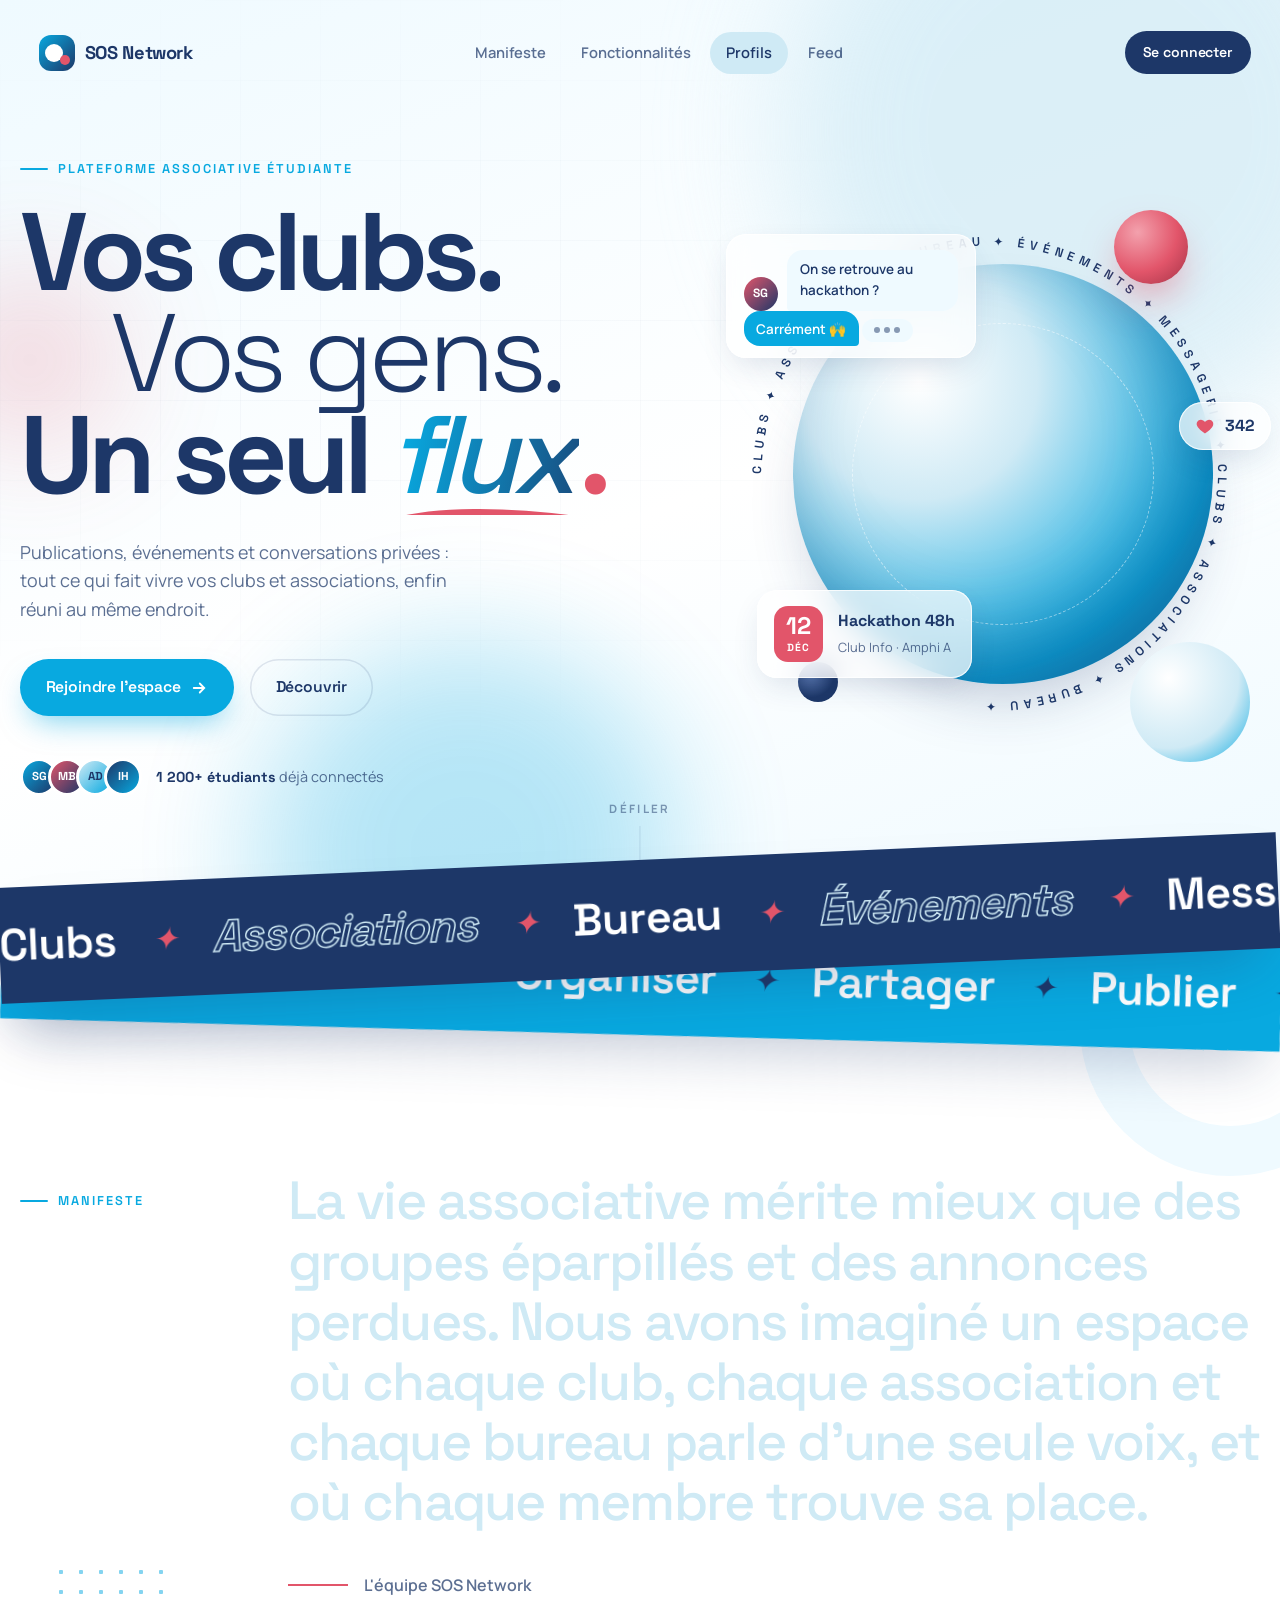
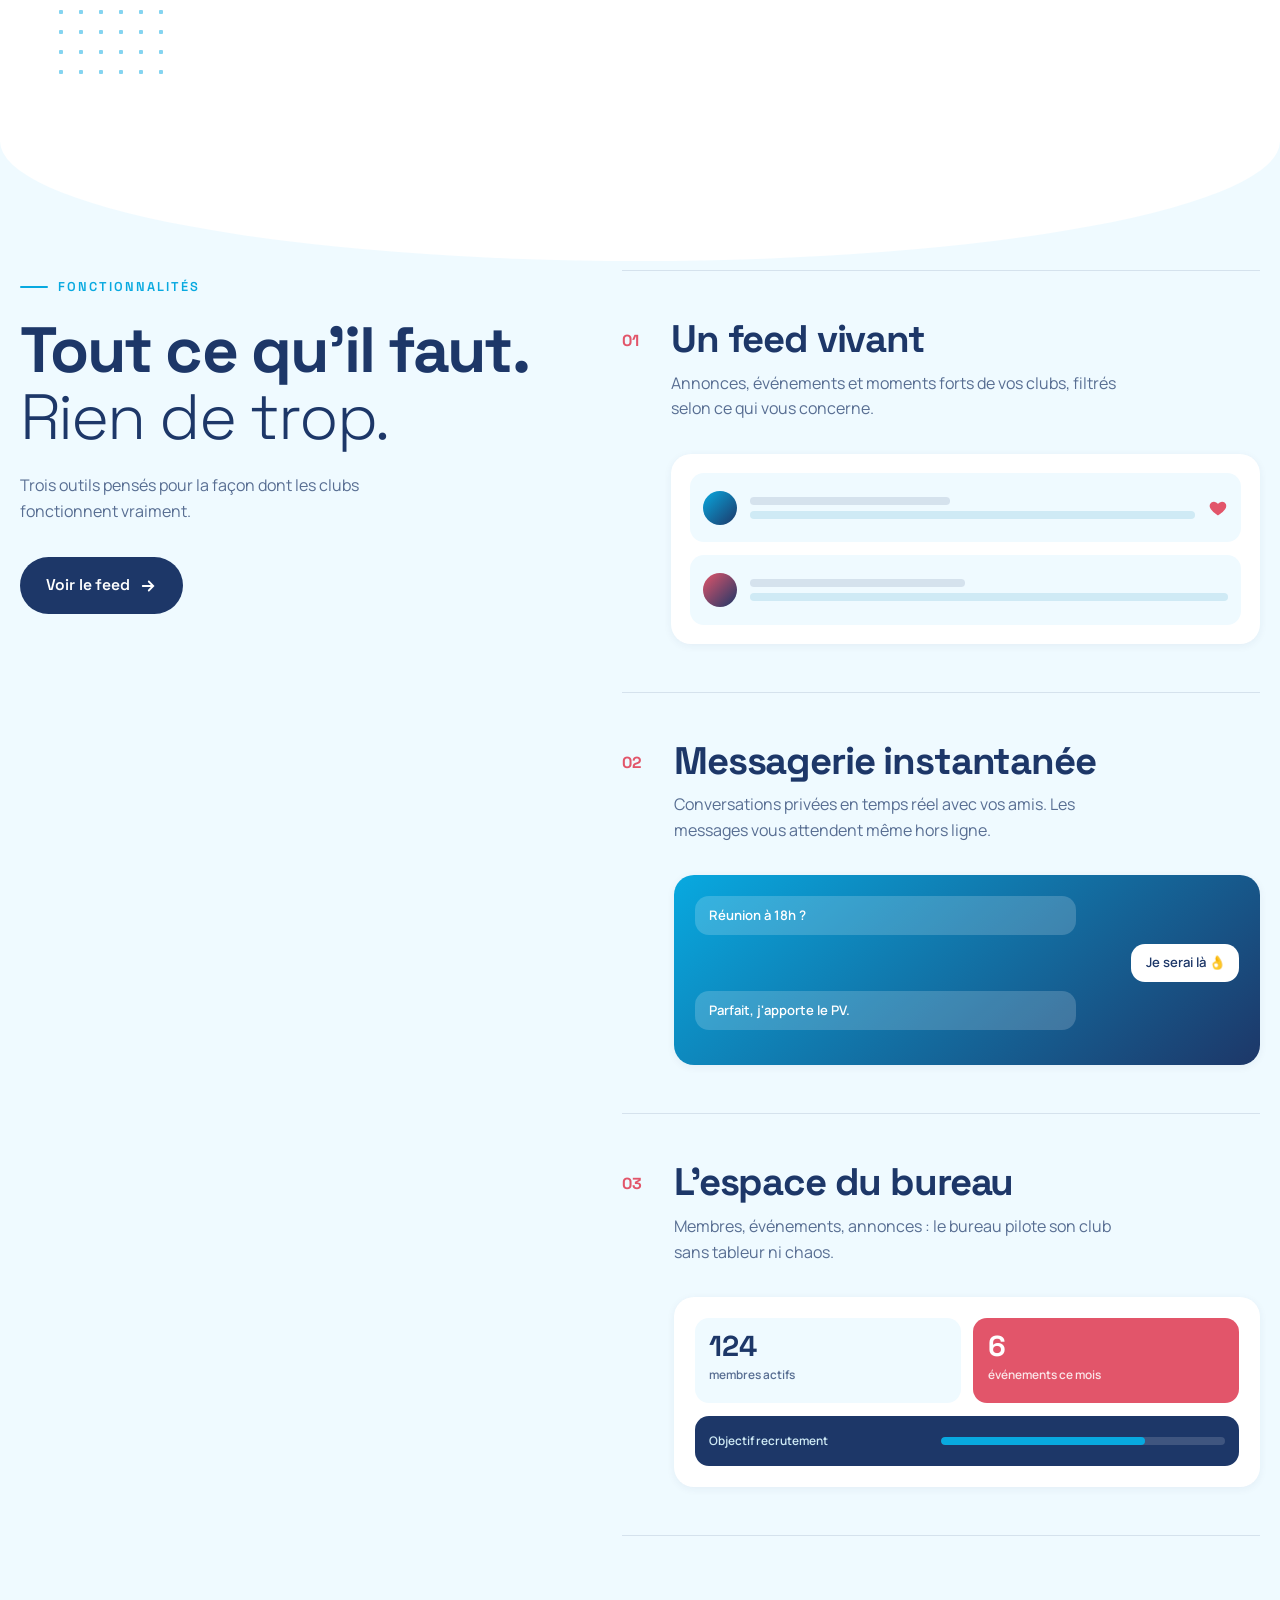
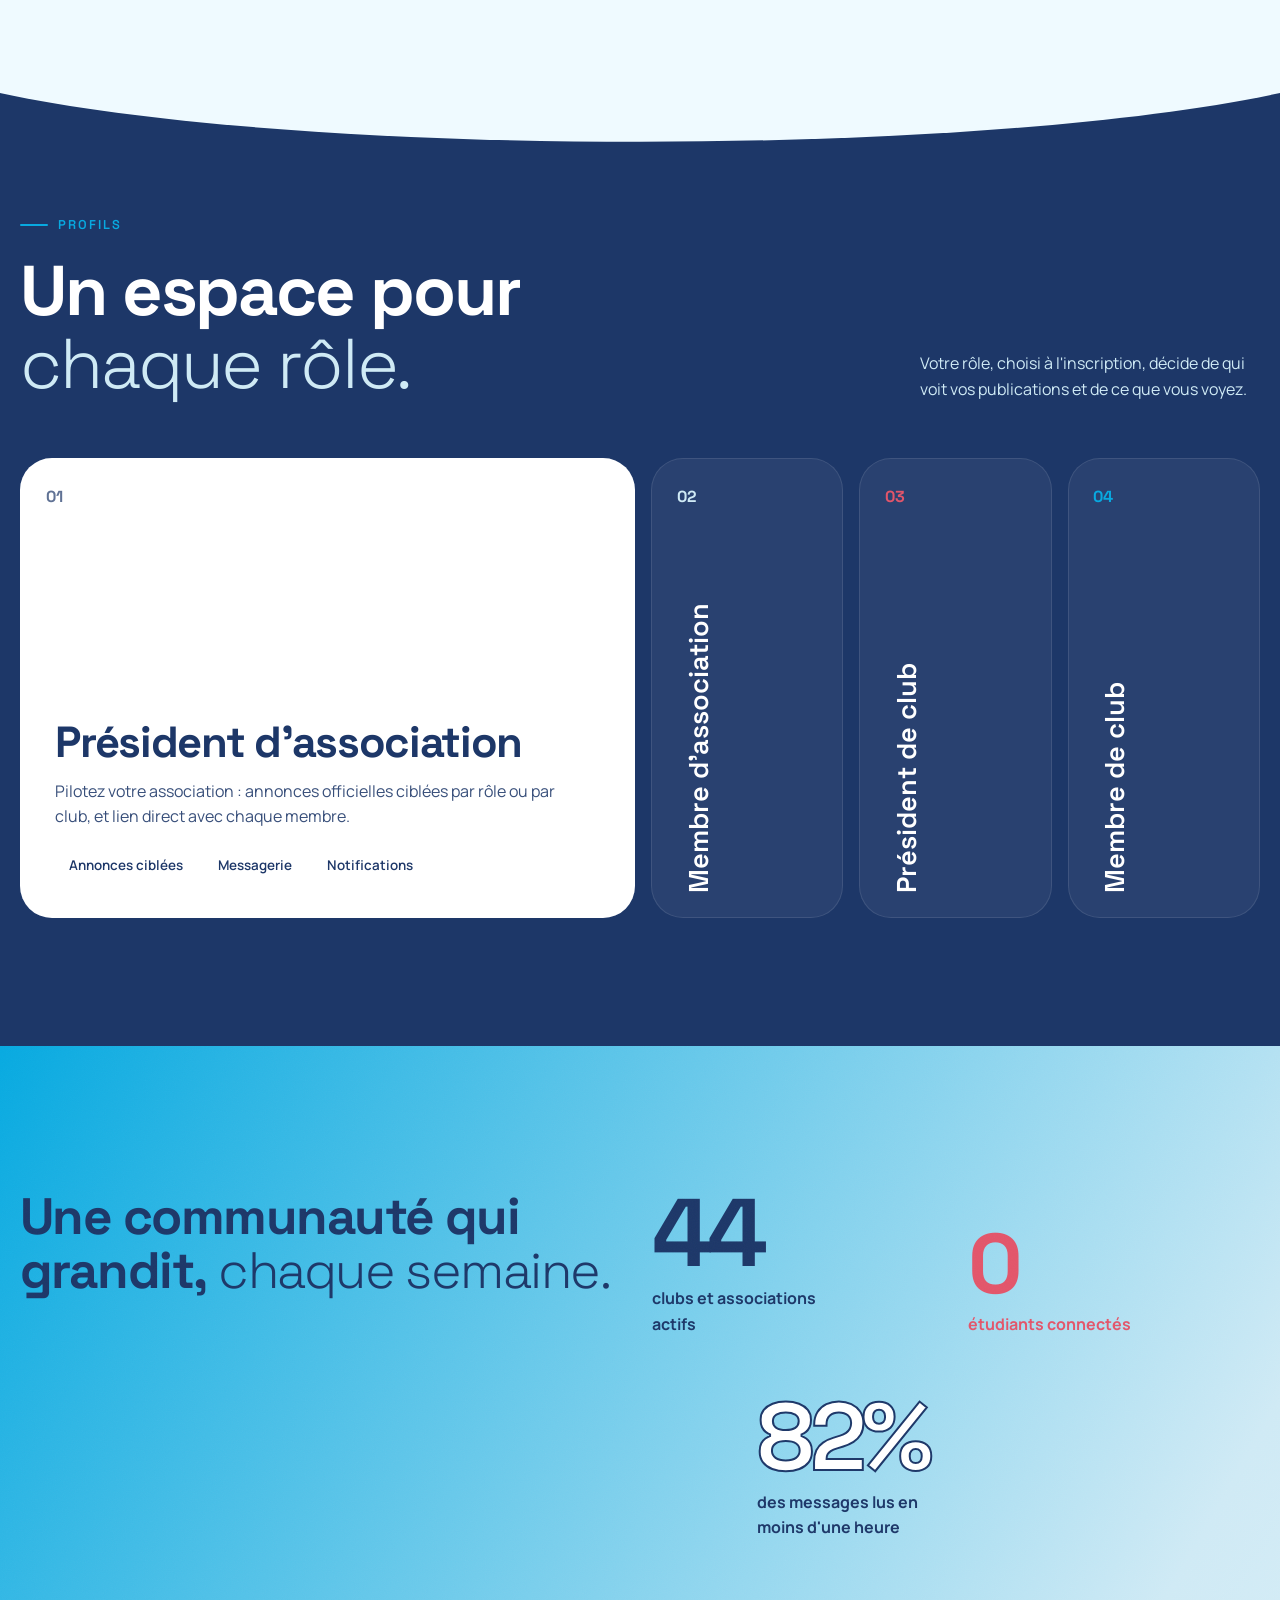
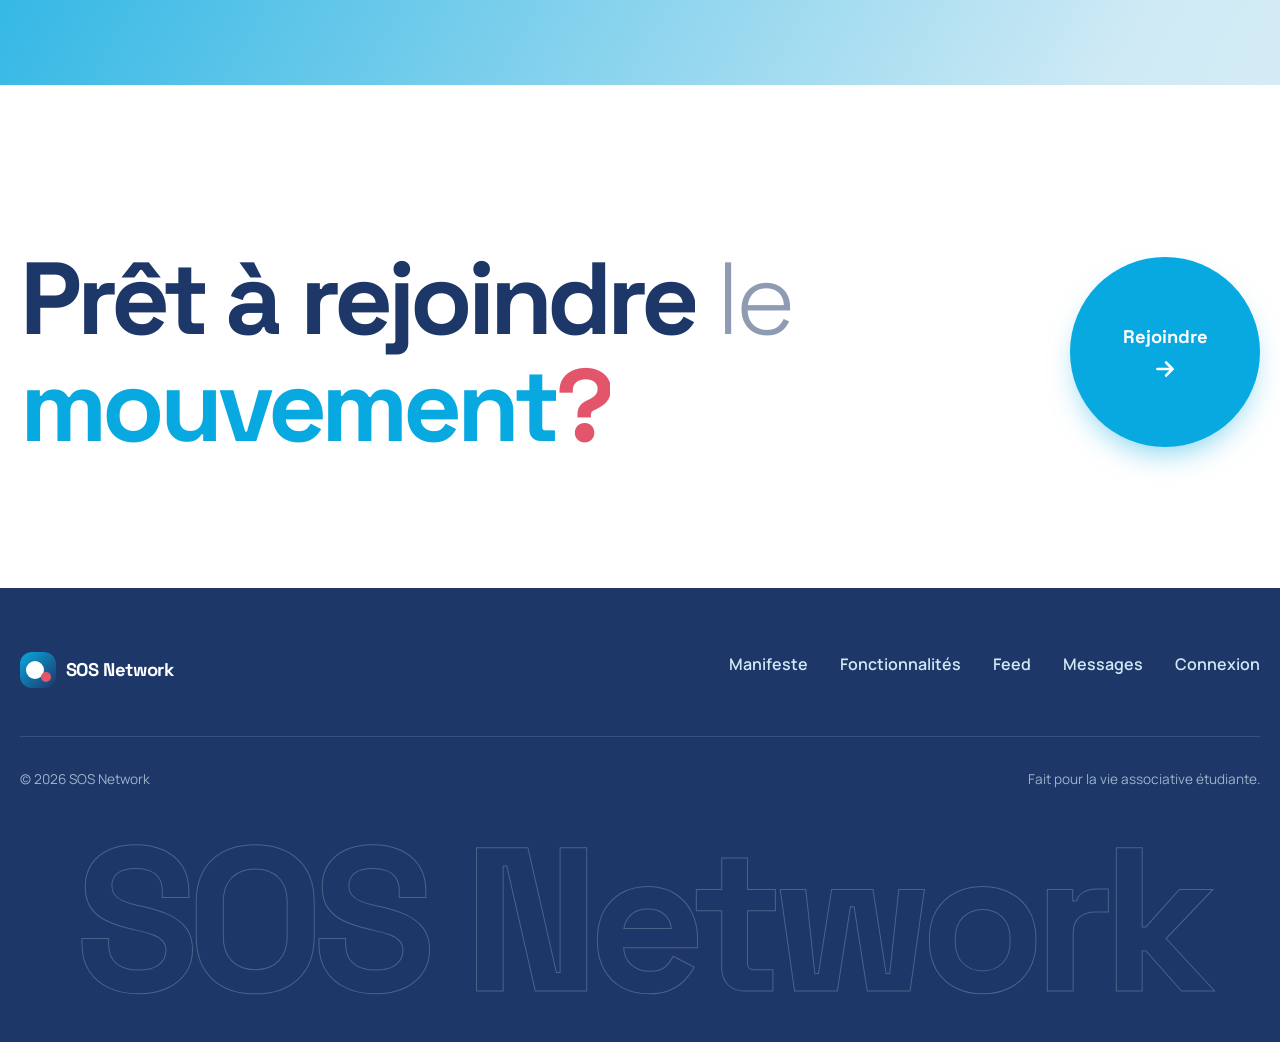
==== frontend/index.html @ 3d76cf0c "." ====
<!DOCTYPE html>
<html lang="fr">
<head>
  <meta charset="UTF-8" />
  <meta name="viewport" content="width=device-width, initial-scale=1.0" />
  <title>SOS Network — La vie de vos clubs, en un seul flux</title>
  <meta name="description" content="SOS Network réunit clubs, associations et bureaux : fil d'actualité, messagerie en temps réel et gestion des membres." />
  <meta name="theme-color" content="#08A9E0" />
  <link rel="preconnect" href="https://fonts.googleapis.com" />
  <link rel="preconnect" href="https://fonts.gstatic.com" crossorigin />
  <link href="https://fonts.googleapis.com/css2?family=Manrope:wght@400;500;600;700&family=Space+Grotesk:wght@300;400;500;600;700&display=swap" rel="stylesheet" />
  <link rel="stylesheet" href="assets/css/base.css" />
  <link rel="stylesheet" href="assets/css/home.css" />
</head>
<body>

  <!-- ===== NAV ===== -->
  <header class="nav" aria-label="Navigation principale">
    <a href="index.html" class="logo" aria-label="SOS Network, accueil"><span class="logo-mark"></span>SOS Network</a>
    <nav class="nav-links">
      <span class="nav-indicator" aria-hidden="true"></span>
      <a href="#manifeste">Manifeste</a>
      <a href="#fonctionnalites">Fonctionnalités</a>
      <a href="#profils">Profils</a>
      <a href="feed.html">Feed</a>
    </nav>
    <div class="nav-actions">
      <a href="login.html" class="btn btn-dark btn-sm hide-m" data-magnetic="0.25">Se connecter</a>
      <button class="burger" aria-label="Menu" aria-expanded="false"><span></span><span></span></button>
    </div>
  </header>
  <div class="mobile-menu" aria-hidden="true">
    <a href="#manifeste">Manifeste</a>
    <a href="#fonctionnalites">Fonctionnalités</a>
    <a href="#profils">Profils</a>
    <a href="feed.html">Feed</a>
    <a href="login.html" class="hl">Se connecter →</a>
    <p class="mm-foot">Clubs · Associations · Bureaux</p>
  </div>

  <main>
    <!-- ===== HERO ===== -->
    <section class="hero" id="top">
      <div class="hero-bg" aria-hidden="true">
        <div class="hero-grid-lines"></div>
        <div class="blob b1"></div>
        <div class="blob b2"></div>
        <div class="blob b3"></div>
      </div>

      <div class="container">
        <div class="hero-copy">
          <span class="eyebrow" data-enter style="--d:.15s">Plateforme associative étudiante</span>
          <h1 class="hero-title">
            <span class="line split" style="--d:.25s">Vos clubs.</span>
            <span class="line line--indent split thin" style="--d:.45s">Vos gens.</span>
            <span class="line split" style="--d:.65s">Un seul <span class="flux keep">flux<svg class="flux-underline" viewBox="0 0 200 20" preserveAspectRatio="none" aria-hidden="true"><path d="M3 14 C 50 4, 120 4, 197 12"/></svg></span><span class="dot">.</span></span>
          </h1>
          <p class="hero-sub" data-enter style="--d:.9s">Publications, événements et conversations privées : tout ce qui fait vivre vos clubs et associations, enfin réuni au même endroit.</p>
          <div class="hero-actions" data-enter style="--d:1.05s">
            <a href="signup.html" class="btn btn-primary" data-magnetic>Rejoindre l'espace
              <svg class="arrow" width="18" height="18" viewBox="0 0 24 24" fill="none" stroke="currentColor" stroke-width="2.4" stroke-linecap="round"><path d="M5 12h14M13 6l6 6-6 6"/></svg>
            </a>
            <a href="#fonctionnalites" class="btn btn-ghost">Découvrir</a>
          </div>
          <div class="hero-proof" data-enter style="--d:1.2s">
            <div class="stack" aria-hidden="true">
              <span class="avatar">SG</span><span class="avatar" data-tone="coral">MB</span><span class="avatar" data-tone="light">AD</span><span class="avatar" data-tone="navy">IH</span>
            </div>
            <p><strong>1 200+ étudiants</strong> déjà connectés</p>
          </div>
        </div>

        <div class="hero-visual" aria-hidden="true">
          <div class="depth" data-depth="-14" style="position:absolute;inset:0">
            <div class="orb" data-enter="pop" style="--d:.4s"></div>
          </div>
          <div class="depth" data-depth="-6" data-enter style="position:absolute;inset:0;--d:.7s">
            <svg class="ring spin-slow" viewBox="0 0 540 540">
              <defs><path id="circ" d="M270,270 m-240,0 a240,240 0 1,1 480,0 a240,240 0 1,1 -480,0"/></defs>
              <text><textPath href="#circ">Clubs ✦ Associations ✦ Bureau ✦ Événements ✦ Messagerie ✦ Clubs ✦ Associations ✦ Bureau ✦</textPath></text>
            </svg>
          </div>
          <div class="depth" data-depth="22" style="position:absolute;inset:0">
            <span class="sphere sphere--coral float" data-enter="pop" style="--d:1s"></span>
            <span class="sphere sphere--navy float float--rev" data-enter="pop" style="--d:1.1s"></span>
            <span class="sphere sphere--light float float--slow" data-enter="pop" style="--d:1.2s"></span>
          </div>
          <div class="depth" data-depth="12" style="position:absolute;inset:0">
            <div class="glass g-chat float float--slow" data-enter style="--d:1.1s">
              <div class="row"><span class="avatar avatar--sm" data-tone="coral">SG</span><span class="bubble">On se retrouve au hackathon ?</span></div>
              <span class="bubble me">Carrément 🙌</span>
              <span class="typing"><i></i><i></i><i></i></span>
            </div>
            <div class="glass g-ticket float" data-enter style="--d:1.3s">
              <div class="date"><b>12</b><small>DÉC</small></div>
              <div><strong>Hackathon 48h</strong><span>Club Info · Amphi A</span></div>
            </div>
            <div class="glass g-like float float--rev" data-enter style="--d:1.45s">
              <svg viewBox="0 0 24 24" fill="currentColor"><path d="M12 21s-7.5-4.6-9.5-9.3C1.1 8.3 3.3 4.5 7 4.5c2 0 3.6 1.1 5 2.8 1.4-1.7 3-2.8 5-2.8 3.7 0 5.9 3.8 4.5 7.2C19.5 16.4 12 21 12 21z"/></svg>
              <b>342</b>
            </div>
          </div>
        </div>
      </div>

      <a href="#manifeste" class="hero-scroll"><span>Défiler</span><span class="line"></span></a>
    </section>

    <!-- ===== MARQUEE ===== -->
    <div class="marquee-wrap" aria-hidden="true">
      <div class="marquee">
        <div class="marquee-track">
          <span>Clubs <i class="star">✦</i> <em class="out">Associations</em> <i class="star">✦</i> Bureau <i class="star">✦</i> <em class="out">Événements</em> <i class="star">✦</i> Messagerie <i class="star">✦</i></span>
          <span>Clubs <i class="star">✦</i> <em class="out">Associations</em> <i class="star">✦</i> Bureau <i class="star">✦</i> <em class="out">Événements</em> <i class="star">✦</i> Messagerie <i class="star">✦</i></span>
        </div>
      </div>
      <div class="marquee marquee--alt">
        <div class="marquee-track">
          <span>Publier <i class="star">✦</i> Discuter <i class="star">✦</i> Organiser <i class="star">✦</i> Partager <i class="star">✦</i> Publier <i class="star">✦</i> Discuter <i class="star">✦</i></span>
          <span>Publier <i class="star">✦</i> Discuter <i class="star">✦</i> Organiser <i class="star">✦</i> Partager <i class="star">✦</i> Publier <i class="star">✦</i> Discuter <i class="star">✦</i></span>
        </div>
      </div>
    </div>

    <!-- ===== MANIFESTO ===== -->
    <section class="manifesto" id="manifeste">
      <span class="deco-circle" data-parallax="-0.15" aria-hidden="true"></span>
      <span class="deco-dots" aria-hidden="true"></span>
      <div class="container">
        <span class="eyebrow" data-reveal>Manifeste</span>
        <div>
          <p class="manifesto-text" id="manifesto-text">
            La vie associative mérite mieux que des <span data-k="c">groupes éparpillés</span> et des annonces perdues. Nous avons imaginé un espace où chaque club, chaque <span data-k="k">association</span> et chaque bureau parle d'une seule voix, et où chaque membre trouve sa place.
          </p>
          <p class="manifesto-sign" data-reveal>L'équipe SOS Network</p>
        </div>
      </div>
    </section>

    <!-- ===== FEATURES ===== -->
    <section class="features" id="fonctionnalites">
      <div class="container">
        <div class="features-head">
          <span class="eyebrow" data-reveal>Fonctionnalités</span>
          <h2 class="split">Tout ce qu'il faut. <span class="thin">Rien de trop.</span></h2>
          <p data-reveal style="--d:.2s">Trois outils pensés pour la façon dont les clubs fonctionnent vraiment.</p>
          <a href="feed.html" class="btn btn-dark" data-reveal style="--d:.3s" data-magnetic>Voir le feed
            <svg class="arrow" width="18" height="18" viewBox="0 0 24 24" fill="none" stroke="currentColor" stroke-width="2.4" stroke-linecap="round"><path d="M5 12h14M13 6l6 6-6 6"/></svg>
          </a>
        </div>

        <div class="features-list">
          <article class="feature" data-reveal>
            <span class="feature-num">01</span>
            <div>
              <h3>Un feed vivant</h3>
              <p>Annonces, événements et moments forts de vos clubs, filtrés selon ce qui vous concerne.</p>
            </div>
            <div class="feature-visual mini mini-feed" aria-hidden="true">
              <div class="mini-post"><span class="avatar avatar--sm"></span><div class="bars"><i></i><i></i></div><svg class="heart" viewBox="0 0 24 24" fill="currentColor"><path d="M12 21s-7.5-4.6-9.5-9.3C1.1 8.3 3.3 4.5 7 4.5c2 0 3.6 1.1 5 2.8 1.4-1.7 3-2.8 5-2.8 3.7 0 5.9 3.8 4.5 7.2C19.5 16.4 12 21 12 21z"/></svg></div>
              <div class="mini-post"><span class="avatar avatar--sm" data-tone="coral"></span><div class="bars"><i></i><i></i></div></div>
            </div>
          </article>

          <article class="feature" data-reveal>
            <span class="feature-num">02</span>
            <div>
              <h3>Messagerie instantanée</h3>
              <p>Conversations privées en temps réel avec vos amis. Les messages vous attendent même hors ligne.</p>
            </div>
            <div class="feature-visual mini mini-chat" aria-hidden="true">
              <span>Réunion à 18h ?</span>
              <span class="me">Je serai là 👌</span>
              <span>Parfait, j'apporte le PV.</span>
            </div>
          </article>

          <article class="feature" data-reveal>
            <span class="feature-num">03</span>
            <div>
              <h3>L'espace du bureau</h3>
              <p>Membres, événements, annonces : le bureau pilote son club sans tableur ni chaos.</p>
            </div>
            <div class="feature-visual mini mini-board" aria-hidden="true">
              <div class="tile"><b>124</b><small>membres actifs</small></div>
              <div class="tile tile--c"><b>6</b><small>événements ce mois</small></div>
              <div class="tile tile--n"><small style="color:var(--light)">Objectif recrutement</small><div class="progress"><i></i></div></div>
            </div>
          </article>
        </div>
      </div>
    </section>

    <!-- ===== ROLES ===== -->
    <section class="roles" id="profils">
      <svg class="roles-wave" viewBox="0 0 1440 90" preserveAspectRatio="none" aria-hidden="true"><path fill="currentColor" d="M0,0 L1440,0 L1440,30 C1100,95 340,95 0,30 Z"/></svg>
      <div class="container">
        <div class="roles-head">
          <div>
            <span class="eyebrow" data-reveal>Profils</span>
            <h2 class="split" style="margin-top:1.2rem">Un espace pour <span class="thin">chaque rôle.</span></h2>
          </div>
          <p data-reveal style="--d:.2s">Votre rôle, choisi à l'inscription, décide de qui voit vos publications et de ce que vous voyez.</p>
        </div>

        <div class="acc" data-reveal role="tablist">
          <button class="acc-item is-open" data-accent="white" role="tab" aria-selected="true">
            <span class="acc-num">01</span>
            <span class="acc-label">Président d'association</span>
            <span class="acc-shape"></span>
            <div class="acc-body">
              <h3>Président d'association</h3>
              <p>Pilotez votre association : annonces officielles ciblées par rôle ou par club, et lien direct avec chaque membre.</p>
              <ul><li>Annonces ciblées</li><li>Messagerie</li><li>Notifications</li></ul>
            </div>
          </button>
          <button class="acc-item" data-accent="light" role="tab" aria-selected="false">
            <span class="acc-num">02</span>
            <span class="acc-label">Membre d'association</span>
            <span class="acc-shape"></span>
            <div class="acc-body">
              <h3>Membre d'association</h3>
              <p>Engagez-vous dans les actions de votre association et restez au courant de chaque projet.</p>
              <ul><li>Projets</li><li>Bénévolat</li><li>Annonces</li></ul>
            </div>
          </button>
          <button class="acc-item" data-accent="coral" role="tab" aria-selected="false">
            <span class="acc-num">03</span>
            <span class="acc-label">Président de club</span>
            <span class="acc-shape"></span>
            <div class="acc-body">
              <h3>Président de club</h3>
              <p>Animez votre club : publiez pour vos membres, organisez les événements et gardez le contact avec tous.</p>
              <ul><li>Publications du club</li><li>Événements</li><li>Membres</li></ul>
            </div>
          </button>
          <button class="acc-item" data-accent="cyan" role="tab" aria-selected="false">
            <span class="acc-num">04</span>
            <span class="acc-label">Membre de club</span>
            <span class="acc-shape"></span>
            <div class="acc-body">
              <h3>Membre de club</h3>
              <p>Suivez l'actualité de votre club, participez aux événements et échangez avec les autres membres.</p>
              <ul><li>Feed personnalisé</li><li>Amis</li><li>Messagerie</li></ul>
            </div>
          </button>
        </div>
      </div>
    </section>

    <!-- ===== STATS ===== -->
    <section class="stats grain">
      <div class="container">
        <h2 class="stats-title split">Une communauté qui grandit, <span class="thin">chaque semaine.</span></h2>
        <div class="stat stat--1" data-reveal><b data-count="48">0</b><span>clubs et associations actifs</span></div>
        <div class="stat stat--2" data-reveal style="--d:.15s"><b data-count="1200" data-suffix="+">0</b><span>étudiants connectés</span></div>
        <div class="stat stat--3" data-reveal style="--d:.3s"><b data-count="96" data-suffix="%">0</b><span>des messages lus en moins d'une heure</span></div>
      </div>
    </section>

    <!-- ===== CTA ===== -->
    <section class="cta">
      <span class="deco" data-parallax="0.12" aria-hidden="true"></span>
      <div class="container">
        <h2 class="split">Prêt à rejoindre <span class="thin">le</span> <span class="hl">mouvement</span><span class="dot">?</span></h2>
        <a href="signup.html" class="cta-round" data-magnetic="0.4" data-reveal="scale">
          <span>Rejoindre
            <svg viewBox="0 0 24 24" fill="none" stroke="currentColor" stroke-width="2.4" stroke-linecap="round"><path d="M5 12h14M13 6l6 6-6 6"/></svg>
          </span>
        </a>
      </div>
    </section>
  </main>

  <!-- ===== FOOTER ===== -->
  <footer class="footer">
    <div class="container">
      <div class="footer-top">
        <a href="index.html" class="logo"><span class="logo-mark"></span>SOS Network</a>
        <nav class="footer-links" aria-label="Liens du pied de page">
          <a href="#manifeste">Manifeste</a>
          <a href="#fonctionnalites">Fonctionnalités</a>
          <a href="feed.html">Feed</a>
          <a href="conversations.html">Messages</a>
          <a href="login.html">Connexion</a>
        </nav>
      </div>
      <div class="footer-bottom">
        <span>© <span data-year></span> SOS Network</span>
        <span>Fait pour la vie associative étudiante.</span>
      </div>
      <div class="footer-big" aria-hidden="true">SOS Network</div>
    </div>
  </footer>

  <script src="assets/js/core.js"></script>
  <script src="assets/js/home.js"></script>
</body>
</html>
---- frontend/assets/css/base.css ----
/* =========================================================
   SOS Network — Design system
   Palette: #08A9E0 cyan · #1D3768 navy · #E2556A coral
            #EFFAFF pale · #CFEAF5 light · #FFFFFF white
   ========================================================= */
:root {
  --cyan: #08A9E0;
  --navy: #1D3768;
  --coral: #E2556A;
  --pale: #EFFAFF;
  --light: #CFEAF5;
  --white: #FFFFFF;

  /* Derived tints (palette only, via alpha) */
  --navy-70: rgba(29, 55, 104, .72);
  --navy-50: rgba(29, 55, 104, .5);
  --navy-12: rgba(29, 55, 104, .12);
  --navy-06: rgba(29, 55, 104, .06);
  --cyan-15: rgba(8, 169, 224, .15);
  --cyan-30: rgba(8, 169, 224, .3);
  --coral-15: rgba(226, 85, 106, .15);

  --font-display: "Space Grotesk", "Sora", system-ui, sans-serif;
  --font-body: "Manrope", "Inter", system-ui, sans-serif;

  --r-sm: 12px;
  --r-md: 20px;
  --r-lg: 32px;
  --r-pill: 999px;

  --shadow-sm: 0 2px 8px rgba(29, 55, 104, .06);
  --shadow-md: 0 12px 32px -8px rgba(29, 55, 104, .16);
  --shadow-lg: 0 30px 60px -20px rgba(29, 55, 104, .28);
  --shadow-cyan: 0 14px 30px -10px rgba(8, 169, 224, .55);

  --ease-out: cubic-bezier(.16, 1, .3, 1);
  --ease-spring: cubic-bezier(.34, 1.56, .64, 1);

  --container: min(1240px, 100% - 2.5rem);
}

*, *::before, *::after { box-sizing: border-box; }
html { scroll-behavior: smooth; -webkit-text-size-adjust: 100%; }
body {
  margin: 0;
  font-family: var(--font-body);
  font-size: 1rem;
  line-height: 1.6;
  color: var(--navy);
  background: var(--white);
  -webkit-font-smoothing: antialiased;
  overflow-x: hidden;
}
h1, h2, h3, h4 { font-family: var(--font-display); line-height: 1.05; letter-spacing: -.03em; margin: 0; }
p { margin: 0; }
a { color: inherit; text-decoration: none; }
img, svg { display: block; max-width: 100%; }
button { font: inherit; color: inherit; }
::selection { background: var(--cyan); color: var(--white); }
:focus-visible { outline: 3px solid var(--cyan); outline-offset: 3px; border-radius: 6px; }

.container { width: var(--container); margin-inline: auto; }
.sr-only { position: absolute; width: 1px; height: 1px; overflow: hidden; clip: rect(0 0 0 0); white-space: nowrap; }

/* ---------- Typography helpers ---------- */
.eyebrow {
  display: inline-flex; align-items: center; gap: .6rem;
  font-family: var(--font-display); font-weight: 600; font-size: .8rem;
  letter-spacing: .16em; text-transform: uppercase; color: var(--cyan);
}
.eyebrow::before { content: ""; width: 28px; height: 2px; background: currentColor; border-radius: 2px; }
.hl { color: var(--cyan); }
.hl-coral { color: var(--coral); }
.thin { font-weight: 300; }
.italic { font-style: italic; }
.dot { color: var(--coral); }

/* ---------- Buttons ---------- */
.btn {
  --bg: var(--cyan); --fg: var(--white);
  position: relative; display: inline-flex; align-items: center; justify-content: center; gap: .6rem;
  padding: 1rem 1.6rem; border-radius: var(--r-pill); border: 0;
  background: var(--bg); color: var(--fg);
  font-family: var(--font-display); font-weight: 600; font-size: .98rem; letter-spacing: -.01em;
  cursor: pointer; overflow: hidden; isolation: isolate;
  transition: transform .5s var(--ease-out), box-shadow .3s, background .3s, color .3s;
  will-change: transform;
}
.btn::before {
  content: ""; position: absolute; inset: 0; z-index: -1; border-radius: inherit;
  background: var(--navy); transform: translateY(101%); transition: transform .5s var(--ease-out);
}
.btn:hover::before { transform: translateY(0); }
.btn-primary { box-shadow: var(--shadow-cyan); }
.btn-dark { --bg: var(--navy); }
.btn-dark::before { background: var(--cyan); }
.btn-ghost { --bg: transparent; --fg: var(--navy); box-shadow: inset 0 0 0 1.5px var(--navy-12); }
.btn-ghost:hover { --fg: var(--white); }
.btn-white { --bg: var(--white); --fg: var(--navy); }
.btn-white:hover { --fg: var(--white); }
.btn .arrow { transition: transform .4s var(--ease-out); }
.btn:hover .arrow { transform: translateX(4px) rotate(-45deg); }
.btn:disabled { opacity: .5; cursor: not-allowed; }
.btn:disabled::before { display: none; }
.btn-block { width: 100%; }
.btn-sm { padding: .65rem 1.1rem; font-size: .88rem; }

.icon-btn {
  width: 42px; height: 42px; border-radius: 50%; border: 0; display: grid; place-items: center;
  background: var(--pale); color: var(--navy); cursor: pointer;
  transition: background .25s, color .25s, transform .3s var(--ease-spring);
}
.icon-btn:hover { background: var(--cyan); color: var(--white); transform: scale(1.06); }
.icon-btn svg { width: 20px; height: 20px; }

/* ---------- Navbar (floating pill) ---------- */
.nav {
  position: fixed; top: 18px; left: 50%; z-index: 50;
  width: min(1240px, calc(100% - 1.5rem)); transform: translateX(-50%);
  display: flex; align-items: center; justify-content: space-between; gap: 1rem;
  padding: .6rem .6rem .6rem 1.2rem; border-radius: var(--r-pill);
  background: transparent;
  transition: background .4s, box-shadow .4s, padding .4s, top .4s;
  animation: navIn 1s var(--ease-out) both .1s;
}
.nav.is-scrolled {
  top: 10px; background: rgba(255, 255, 255, .78);
  backdrop-filter: blur(16px) saturate(1.4); -webkit-backdrop-filter: blur(16px) saturate(1.4);
  box-shadow: var(--shadow-md), inset 0 0 0 1px rgba(255, 255, 255, .6);
}
.nav--solid { background: rgba(255, 255, 255, .85); backdrop-filter: blur(16px); -webkit-backdrop-filter: blur(16px); box-shadow: var(--shadow-sm), inset 0 0 0 1px var(--navy-06); }
@keyframes navIn { from { opacity: 0; transform: translate(-50%, -30px); } }

.logo { display: inline-flex; align-items: center; gap: .6rem; font-family: var(--font-display); font-weight: 700; font-size: 1.15rem; letter-spacing: -.02em; }
.logo-mark {
  position: relative; width: 36px; height: 36px; border-radius: 12px; overflow: hidden;
  background: linear-gradient(135deg, var(--cyan), var(--navy));
}
.logo-mark::before, .logo-mark::after { content: ""; position: absolute; border-radius: 50%; }
.logo-mark::before { width: 18px; height: 18px; background: var(--white); left: 6px; top: 9px; }
.logo-mark::after { width: 10px; height: 10px; background: var(--coral); right: 5px; bottom: 6px; }

.nav-links { position: relative; display: flex; align-items: center; gap: .2rem; padding: .3rem; border-radius: var(--r-pill); }
.nav-links a {
  position: relative; z-index: 1; padding: .55rem 1rem; border-radius: var(--r-pill);
  font-weight: 600; font-size: .92rem; color: var(--navy-70); transition: color .3s;
}
.nav-links a:hover, .nav-links a.is-active { color: var(--navy); }
.nav-indicator {
  position: absolute; z-index: 0; top: .3rem; height: calc(100% - .6rem); border-radius: var(--r-pill);
  background: var(--light); opacity: 0;
  transition: left .45s var(--ease-out), width .45s var(--ease-out), opacity .3s;
}
.nav-actions { display: flex; align-items: center; gap: .5rem; }

.burger { display: none; width: 46px; height: 46px; border-radius: 50%; border: 0; background: var(--navy); cursor: pointer; position: relative; }
.burger span { position: absolute; left: 14px; right: 14px; height: 2px; background: var(--white); border-radius: 2px; transition: transform .4s var(--ease-out), top .4s var(--ease-out); }
.burger span:nth-child(1) { top: 19px; }
.burger span:nth-child(2) { top: 26px; }
.menu-open .burger span:nth-child(1) { top: 22px; transform: rotate(45deg); }
.menu-open .burger span:nth-child(2) { top: 22px; transform: rotate(-45deg); }

.mobile-menu {
  position: fixed; inset: 0; z-index: 40; background: var(--navy); color: var(--white);
  display: flex; flex-direction: column; justify-content: center; padding: 6rem 2rem 3rem;
  clip-path: circle(0% at calc(100% - 44px) 44px); transition: clip-path .8s var(--ease-out);
  visibility: hidden;
}
.menu-open .mobile-menu { clip-path: circle(150% at calc(100% - 44px) 44px); visibility: visible; }
.mobile-menu a {
  font-family: var(--font-display); font-size: clamp(2.4rem, 10vw, 3.5rem); font-weight: 600; letter-spacing: -.03em;
  padding: .3rem 0; opacity: 0; transform: translateY(30px);
  transition: opacity .5s, transform .6s var(--ease-out), color .3s;
}
.mobile-menu a:hover, .mobile-menu a.is-active { color: var(--cyan); }
.menu-open .mobile-menu a { opacity: 1; transform: none; transition-delay: calc(.25s + var(--i, 0) * .07s); }
.mobile-menu .mm-foot { margin-top: 3rem; color: var(--light); font-size: .9rem; opacity: .7; }

/* ---------- Avatars ---------- */
.avatar {
  --c1: var(--cyan); --c2: var(--navy);
  width: 44px; height: 44px; border-radius: 50%; flex-shrink: 0;
  display: grid; place-items: center; color: var(--white);
  font-family: var(--font-display); font-weight: 700; font-size: .9rem;
  background: linear-gradient(135deg, var(--c1), var(--c2));
  position: relative;
}
.avatar--sm { width: 34px; height: 34px; font-size: .75rem; }
.avatar--lg { width: 64px; height: 64px; font-size: 1.3rem; }
.avatar[data-tone="coral"] { --c1: var(--coral); --c2: var(--navy); }
.avatar[data-tone="light"] { --c1: var(--light); --c2: var(--cyan); color: var(--navy); }
.avatar[data-tone="navy"] { --c1: var(--navy); --c2: var(--cyan); }
.avatar .status { position: absolute; right: -1px; bottom: -1px; width: 13px; height: 13px; border-radius: 50%; background: var(--cyan); border: 2.5px solid var(--white); }
.avatar .status.off { background: var(--light); }

/* ---------- Chips / tags ---------- */
.chip {
  display: inline-flex; align-items: center; gap: .35rem; padding: .3rem .75rem; border-radius: var(--r-pill);
  font-size: .78rem; font-weight: 700; background: var(--pale); color: var(--navy);
}
.chip--club { background: var(--cyan-15); color: #0679a1; }
.chip--asso { background: var(--navy-12); color: var(--navy); }
.chip--bureau { background: var(--coral-15); color: #b93348; }
.chip--asso-board { background: var(--navy); color: var(--white); }

/* ---------- Decorative shapes ---------- */
.blob {
  position: absolute; border-radius: 50%; filter: blur(60px); opacity: .7; pointer-events: none;
  animation: blobFloat 16s ease-in-out infinite alternate;
}
@keyframes blobFloat {
  0% { transform: translate(0, 0) scale(1); }
  50% { transform: translate(40px, -30px) scale(1.08); }
  100% { transform: translate(-30px, 20px) scale(.95); }
}
.float { animation: float 7s ease-in-out infinite; }
.float--slow { animation-duration: 10s; }
.float--rev { animation-direction: reverse; }
@keyframes float { 0%, 100% { transform: translateY(0) rotate(var(--r, 0deg)); } 50% { transform: translateY(-16px) rotate(var(--r, 0deg)); } }
.spin-slow { animation: spin 28s linear infinite; }
@keyframes spin { to { transform: rotate(360deg); } }

.grain::after {
  content: ""; position: absolute; inset: 0; pointer-events: none; opacity: .25; mix-blend-mode: soft-light;
  background-image: url("data:image/svg+xml,%3Csvg xmlns='http://www.w3.org/2000/svg' width='160' height='160'%3E%3Cfilter id='n'%3E%3CfeTurbulence type='fractalNoise' baseFrequency='.9' numOctaves='2'/%3E%3C/filter%3E%3Crect width='100%25' height='100%25' filter='url(%23n)' opacity='.5'/%3E%3C/svg%3E");
}

/* ---------- Reveal animations ---------- */
[data-reveal] { opacity: 0; transform: translateY(40px); transition: opacity 1s var(--ease-out), transform 1.1s var(--ease-out); transition-delay: var(--d, 0s); }
[data-reveal="left"] { transform: translateX(-50px); }
[data-reveal="right"] { transform: translateX(50px); }
[data-reveal="scale"] { transform: scale(.92); }
[data-reveal].is-in { opacity: 1; transform: none; }

/* Split text: each word slides up from a mask */
.split .w { display: inline-block; overflow: hidden; vertical-align: top; padding-bottom: .08em; margin-bottom: -.08em; }
.split .w > span { display: inline-block; transform: translateY(110%); transition: transform 1.1s var(--ease-out); transition-delay: calc(var(--d, 0s) + var(--i) * .06s); }
.split.is-in .w > span { transform: none; }

/* Image/visual reveal */
.reveal-mask { clip-path: inset(0 0 100% 0 round var(--r-lg)); transition: clip-path 1.3s var(--ease-out); transition-delay: var(--d, 0s); }
.reveal-mask.is-in, .is-in > .reveal-mask { clip-path: inset(0 0 0 0 round var(--r-lg)); }
.is-in > .reveal-mask { transition-delay: calc(var(--d, 0s) + .25s); }

/* ---------- Toast ---------- */
.toast {
  position: fixed; left: 50%; bottom: 24px; z-index: 100; transform: translate(-50%, 140%);
  padding: .9rem 1.3rem; border-radius: var(--r-pill); background: var(--navy); color: var(--white);
  font-weight: 600; font-size: .92rem; box-shadow: var(--shadow-lg);
  transition: transform .6s var(--ease-spring);
}
.toast.is-visible { transform: translate(-50%, 0); }

/* ---------- Page transition ---------- */
.page-curtain {
  position: fixed; inset: 0; z-index: 200; pointer-events: none;
  background: var(--cyan); transform: scaleY(0); transform-origin: bottom;
}
.page-curtain.is-leaving { animation: curtainIn .55s var(--ease-out) forwards; }
@keyframes curtainIn { to { transform: scaleY(1); } }
body { animation: pageIn .8s var(--ease-out) both; }
@keyframes pageIn { from { opacity: 0; } }

/* ---------- Responsive ---------- */
@media (max-width: 900px) {
  .nav-links, .nav-actions .hide-m { display: none; }
  .burger { display: block; }
}

/* ---------- Reduced motion ---------- */
@media (prefers-reduced-motion: reduce) {
  html { scroll-behavior: auto; }
  *, *::before, *::after { animation-duration: .001ms !important; animation-iteration-count: 1 !important; transition-duration: .001ms !important; transition-delay: 0s !important; }
  [data-reveal], .split .w > span, .reveal-mask { opacity: 1 !important; transform: none !important; clip-path: none !important; }
}
---- frontend/assets/css/home.css ----
/* =========================================================
   Home page
   ========================================================= */

/* Decorative blobs, rings and the marquee stick out on the right: no sideways scroll */
html, body { overflow-x: clip; }

/* ---------- HERO ---------- */
.hero {
  position: relative; min-height: 100svh; overflow: hidden;
  background: linear-gradient(160deg, var(--pale) 0%, var(--white) 55%, var(--pale) 100%);
  display: flex; align-items: center; padding: 8rem 0 5rem;
}
.hero-bg { position: absolute; inset: 0; pointer-events: none; }
.hero-bg .b1 { width: 620px; height: 620px; background: var(--light); top: -180px; right: -120px; }
.hero-bg .b2 { width: 420px; height: 420px; background: var(--cyan); opacity: .28; bottom: -160px; left: 20%; animation-delay: -6s; }
.hero-bg .b3 { width: 180px; height: 180px; background: var(--coral); opacity: .22; top: 30%; left: -60px; animation-delay: -3s; }
.hero-grid-lines {
  position: absolute; inset: 0; opacity: .5;
  background-image: linear-gradient(var(--navy-06) 1px, transparent 1px), linear-gradient(90deg, var(--navy-06) 1px, transparent 1px);
  background-size: 80px 80px;
  mask-image: radial-gradient(ellipse 70% 60% at 30% 40%, #000 20%, transparent 75%);
  -webkit-mask-image: radial-gradient(ellipse 70% 60% at 30% 40%, #000 20%, transparent 75%);
}

.hero .container { position: relative; display: grid; grid-template-columns: 1.15fr .85fr; gap: 2rem; align-items: center; }

.hero-title {
  font-size: clamp(3.2rem, 8.6vw, 8.4rem); line-height: .92; letter-spacing: -.055em; font-weight: 700;
  margin: 1.4rem 0 2rem;
}
.hero-title .line { display: block; }
.hero-title .line--indent { padding-left: clamp(1.5rem, 7vw, 7rem); }
.hero-title .thin { font-weight: 300; }
.hero-title .flux {
  position: relative; font-style: italic; font-weight: 500;
  background: linear-gradient(100deg, var(--cyan) 10%, var(--navy) 120%);
  -webkit-background-clip: text; background-clip: text; color: transparent; padding-right: .08em;
}
.hero-title .flux-underline {
  position: absolute; left: 0; bottom: -.04em; width: 100%; height: .22em; overflow: visible;
}
.hero-title .flux-underline path {
  fill: none; stroke: var(--coral); stroke-width: 6; stroke-linecap: round;
  stroke-dasharray: 400; stroke-dashoffset: 400; animation: draw 1.4s var(--ease-out) forwards 1.3s;
}
@keyframes draw { to { stroke-dashoffset: 0; } }

.hero-sub { max-width: 440px; font-size: 1.12rem; color: var(--navy-70); margin-bottom: 2.2rem; }
.hero-actions { display: flex; flex-wrap: wrap; align-items: center; gap: 1rem; }

.hero-proof { display: flex; align-items: center; gap: .9rem; margin-top: 2.6rem; font-size: .9rem; color: var(--navy-70); }
.stack { display: flex; }
.stack .avatar { width: 38px; height: 38px; font-size: .72rem; border: 3px solid var(--white); margin-left: -10px; }
.stack .avatar:first-child { margin-left: 0; }
.hero-proof strong { color: var(--navy); font-family: var(--font-display); }

/* Hero composition */
.hero-visual { position: relative; height: 600px; }
.depth { translate: var(--px, 0) var(--py, 0); transition: translate .8s var(--ease-out); }

.orb {
  position: absolute; width: 420px; height: 420px; top: 50%; left: 50%; margin: -210px 0 0 -210px; border-radius: 50%;
  background: radial-gradient(circle at 30% 28%, var(--white) 0%, var(--light) 28%, var(--cyan) 72%, var(--navy) 130%);
  box-shadow: inset -30px -40px 80px rgba(29, 55, 104, .35), var(--shadow-lg);
}
.orb::after { content: ""; position: absolute; inset: 14%; border-radius: 50%; border: 1.5px dashed rgba(255, 255, 255, .5); }
.ring { position: absolute; width: 540px; height: 540px; top: 50%; left: 50%; margin: -270px 0 0 -270px; }
.ring text { font-family: var(--font-display); font-size: 13px; letter-spacing: .42em; font-weight: 600; fill: var(--navy); text-transform: uppercase; }

.sphere { position: absolute; border-radius: 50%; }
.sphere--coral { width: 74px; height: 74px; top: 6%; right: 14%; background: radial-gradient(circle at 32% 30%, #f3a1ad, var(--coral) 55%, #a33246); box-shadow: 0 20px 40px -10px rgba(226, 85, 106, .6); }
.sphere--navy { width: 40px; height: 40px; bottom: 12%; left: 10%; background: radial-gradient(circle at 32% 30%, #5a78b0, var(--navy) 60%); }
.sphere--light { width: 120px; height: 120px; bottom: 2%; right: 2%; background: radial-gradient(circle at 32% 30%, var(--white), var(--light) 60%, var(--cyan)); opacity: .9; }

.glass {
  position: absolute; padding: 1rem 1.1rem; border-radius: var(--r-md);
  background: rgba(255, 255, 255, .72); backdrop-filter: blur(14px); -webkit-backdrop-filter: blur(14px);
  box-shadow: var(--shadow-md), inset 0 0 0 1px rgba(255, 255, 255, .8);
}
.g-chat { top: 10%; left: -4%; width: 250px; --r: -4deg; }
.g-chat .row { display: flex; gap: .6rem; align-items: flex-end; }
.g-chat .bubble { background: var(--pale); border-radius: 16px 16px 16px 4px; padding: .55rem .8rem; font-size: .84rem; font-weight: 600; }
.g-chat .bubble.me { background: var(--cyan); color: var(--white); border-radius: 16px 16px 4px 16px; margin: .5rem 0 0 auto; width: fit-content; }
.typing { display: inline-flex; gap: 4px; padding: .55rem .8rem; background: var(--pale); border-radius: 16px; margin-top: .5rem; }
.typing i { width: 6px; height: 6px; border-radius: 50%; background: var(--navy-50); animation: typing 1.2s infinite; }
.typing i:nth-child(2) { animation-delay: .15s; }
.typing i:nth-child(3) { animation-delay: .3s; }
@keyframes typing { 0%, 60%, 100% { transform: translateY(0); opacity: .5; } 30% { transform: translateY(-5px); opacity: 1; } }

.g-ticket { bottom: 16%; left: 2%; display: flex; align-items: center; gap: .9rem; --r: 3deg; }
.g-ticket .date { background: var(--coral); color: var(--white); border-radius: 14px; padding: .5rem .75rem; text-align: center; font-family: var(--font-display); line-height: 1; }
.g-ticket .date b { display: block; font-size: 1.5rem; }
.g-ticket .date small { font-size: .65rem; letter-spacing: .1em; font-weight: 700; }
.g-ticket strong { display: block; font-family: var(--font-display); }
.g-ticket span { font-size: .8rem; color: var(--navy-70); }

.g-like { top: 38%; right: -2%; display: flex; align-items: center; gap: .6rem; padding: .7rem 1rem; border-radius: var(--r-pill); --r: 6deg; }
.g-like svg { width: 20px; color: var(--coral); animation: beat 1.6s var(--ease-spring) infinite; }
.g-like b { font-family: var(--font-display); }
@keyframes beat { 0%, 100% { transform: scale(1); } 15% { transform: scale(1.3); } 30% { transform: scale(1); } }

.hero-scroll {
  position: absolute; left: 50%; bottom: 28px; transform: translateX(-50%);
  display: flex; flex-direction: column; align-items: center; gap: .5rem;
  font-size: .72rem; letter-spacing: .2em; text-transform: uppercase; font-weight: 700; color: var(--navy-50);
}
.hero-scroll .line { width: 1.5px; height: 46px; background: var(--navy-12); position: relative; overflow: hidden; }
.hero-scroll .line::after { content: ""; position: absolute; left: 0; top: -50%; width: 100%; height: 50%; background: var(--cyan); animation: scrollLine 1.8s var(--ease-out) infinite; }
@keyframes scrollLine { to { top: 100%; } }

/* Hero entrance */
.hero [data-enter] { opacity: 0; transform: translateY(30px); animation: enter 1.2s var(--ease-out) forwards; animation-delay: var(--d, .2s); }
.hero [data-enter="pop"] { transform: scale(.6); }
@keyframes enter { to { opacity: 1; transform: none; } }
.hero .float[data-enter] { animation: enter 1.2s var(--ease-out) forwards var(--d), float 7s ease-in-out calc(var(--d) + 1.2s) infinite; }
.hero .float--slow[data-enter] { animation: enter 1.2s var(--ease-out) forwards var(--d), float 10s ease-in-out calc(var(--d) + 1.2s) infinite; }
.hero .float--rev[data-enter] { animation: enter 1.2s var(--ease-out) forwards var(--d), float 8s ease-in-out calc(var(--d) + 1.2s) infinite reverse; }

/* ---------- MARQUEE ---------- */
.marquee-wrap { position: relative; z-index: 2; margin: -2.5rem 0; transform: rotate(-2.5deg); }
.marquee { background: var(--navy); color: var(--white); padding: 1.4rem 0; overflow: hidden; box-shadow: var(--shadow-lg); }
.marquee--alt { background: var(--cyan); transform: rotate(4deg); margin-top: -3.6rem; position: relative; z-index: -1; }
.marquee-track { display: flex; width: max-content; animation: marquee 32s linear infinite; }
.marquee--alt .marquee-track { animation-direction: reverse; animation-duration: 40s; }
.marquee-track span {
  display: inline-flex; align-items: center; gap: 2.2rem; padding-right: 2.2rem;
  font-family: var(--font-display); font-size: clamp(1.6rem, 3.5vw, 2.8rem); font-weight: 600; letter-spacing: -.02em; white-space: nowrap;
}
.marquee-track .out { color: transparent; -webkit-text-stroke: 1.5px var(--light); }
.marquee-track .star { color: var(--coral); font-size: .7em; }
.marquee--alt .star { color: var(--navy); }
@keyframes marquee { to { transform: translateX(-50%); } }

/* ---------- MANIFESTO ---------- */
.manifesto { position: relative; padding: 11rem 0 9rem; background: var(--white); overflow: hidden; }
.manifesto .container { position: relative; z-index: 1; display: grid; grid-template-columns: 220px 1fr; gap: 3rem; align-items: start; }
.manifesto .container > .eyebrow { margin-top: 1.2rem; }
.manifesto-text {
  font-family: var(--font-display); font-weight: 500; letter-spacing: -.035em;
  font-size: clamp(1.9rem, 4.2vw, 3.6rem); line-height: 1.12;
}
.manifesto-text .mw { color: var(--light); transition: color .4s; }
.manifesto-text .mw.on { color: var(--navy); }
.manifesto-text .mw.on.k { color: var(--cyan); }
.manifesto-text .mw.on.c { color: var(--coral); }
.manifesto-sign { margin-top: 2.5rem; display: flex; align-items: center; gap: 1rem; color: var(--navy-70); font-weight: 600; }
.manifesto-sign::before { content: ""; width: 60px; height: 2px; background: var(--coral); }
.manifesto .deco-circle { position: absolute; width: 300px; height: 300px; right: -100px; top: 80px; border-radius: 50%; border: 50px solid var(--pale); }
.manifesto .deco-dots { position: absolute; left: 4%; bottom: 60px; width: 120px; height: 120px; background-image: radial-gradient(var(--cyan) 2px, transparent 2.5px); background-size: 20px 20px; opacity: .5; }

/* ---------- FEATURES (sticky split) ---------- */
.features { position: relative; background: var(--pale); padding: 8rem 0; }
.features::before {
  content: ""; position: absolute; top: -1px; left: 0; right: 0; height: 120px;
  background: var(--white); border-radius: 0 0 50% 50% / 0 0 100% 100%;
}
.features .container { position: relative; display: grid; grid-template-columns: .9fr 1.1fr; gap: 5rem; align-items: start; }
.features-head { position: sticky; top: 130px; }
.features-head h2 { font-size: clamp(2.6rem, 5vw, 4.6rem); margin: 1.2rem 0 1.4rem; }
.features-head p { color: var(--navy-70); max-width: 380px; margin-bottom: 2rem; }

.feature {
  display: grid; grid-template-columns: auto 1fr; gap: 1.6rem 2rem; padding: 3rem 0;
  border-top: 1.5px solid var(--navy-12); transition: padding-left .5s var(--ease-out);
}
.feature:last-child { border-bottom: 1.5px solid var(--navy-12); }
.feature:hover { padding-left: 1rem; }
.feature-num { font-family: var(--font-display); font-size: 1rem; font-weight: 700; color: var(--coral); padding-top: .55rem; }
.feature h3 { font-size: clamp(1.7rem, 3vw, 2.5rem); margin-bottom: .7rem; }
.feature p { color: var(--navy-70); max-width: 460px; }
.feature-visual { grid-column: 2; margin-top: .4rem; }

/* mini UI illustrations */
.mini { position: relative; height: 190px; border-radius: var(--r-md); overflow: hidden; background: var(--white); box-shadow: var(--shadow-sm); }
.mini-feed { padding: 1.2rem; display: grid; gap: .8rem; }
.mini-post { display: flex; gap: .8rem; align-items: center; padding: .8rem; border-radius: 14px; background: var(--pale); transition: transform .6s var(--ease-out); }
.feature:hover .mini-post:nth-child(1) { transform: translateX(10px); }
.feature:hover .mini-post:nth-child(2) { transform: translateX(-10px); }
.mini-post .bars { flex: 1; display: grid; gap: 6px; }
.mini-post .bars i { height: 8px; border-radius: 6px; background: var(--light); }
.mini-post .bars i:first-child { width: 45%; background: var(--navy-12); }
.mini-post .heart { color: var(--coral); width: 20px; }
.mini-chat { padding: 1.3rem; display: flex; flex-direction: column; gap: .55rem; background: linear-gradient(140deg, var(--cyan), var(--navy)); }
.mini-chat span { max-width: 70%; padding: .55rem .9rem; border-radius: 14px; font-size: .82rem; font-weight: 600; background: rgba(255, 255, 255, .18); color: var(--white); transform-origin: left bottom; }
.mini-chat span.me { align-self: flex-end; background: var(--white); color: var(--navy); transform-origin: right bottom; }
.feature:hover .mini-chat span { animation: bubble .6s var(--ease-spring) both; }
.feature:hover .mini-chat span:nth-child(2) { animation-delay: .1s; }
.feature:hover .mini-chat span:nth-child(3) { animation-delay: .2s; }
@keyframes bubble { from { transform: scale(.6); opacity: 0; } }
.mini-board { padding: 1.3rem; display: grid; grid-template-columns: 1fr 1fr; gap: .8rem; }
.mini-board .tile { border-radius: 14px; padding: .9rem; background: var(--pale); }
.mini-board .tile b { font-family: var(--font-display); font-size: 1.8rem; display: block; line-height: 1; }
.mini-board .tile small { font-size: .74rem; color: var(--navy-70); font-weight: 600; }
.mini-board .tile--c { background: var(--coral); color: var(--white); }
.mini-board .tile--c small { color: rgba(255, 255, 255, .85); }
.mini-board .tile--n { grid-column: span 2; background: var(--navy); color: var(--white); display: flex; align-items: center; justify-content: space-between; }
.mini-board .progress { width: 55%; height: 8px; border-radius: 8px; background: rgba(255, 255, 255, .15); overflow: hidden; }
.mini-board .progress i { display: block; height: 100%; width: 72%; background: var(--cyan); border-radius: inherit; }

/* ---------- ROLES (horizontal accordion) ---------- */
.roles { position: relative; background: var(--navy); color: var(--white); padding: 9rem 0 8rem; overflow: hidden; }
.roles-wave { position: absolute; top: -1px; left: 0; width: 100%; height: 90px; color: var(--pale); }
.roles-head { display: flex; justify-content: space-between; align-items: flex-end; gap: 2rem; margin-bottom: 3.5rem; flex-wrap: wrap; }
.roles-head h2 { font-size: clamp(2.6rem, 5.5vw, 5rem); max-width: 720px; }
.roles-head h2 .thin { color: var(--light); }
.roles-head p { max-width: 340px; color: var(--light); opacity: .85; }
.roles .eyebrow { color: var(--cyan); }

.acc { display: flex; gap: 1rem; height: 460px; }
.acc-item {
  --accent: var(--cyan);
  position: relative; flex: 1; min-width: 0; border-radius: var(--r-lg); overflow: hidden; cursor: pointer;
  background: rgba(255, 255, 255, .05); box-shadow: inset 0 0 0 1px rgba(255, 255, 255, .1);
  transition: flex .8s var(--ease-out), background .5s;
  border: 0; padding: 0; text-align: left; color: inherit;
}
.acc-item[data-accent="coral"] { --accent: var(--coral); }
.acc-item[data-accent="light"] { --accent: var(--light); }
.acc-item[data-accent="white"] { --accent: var(--white); }
.acc-item[data-accent="white"].is-open { color: var(--navy); }
.acc-item.is-open { flex: 3.2; background: var(--accent); }
.acc-item[data-accent="light"].is-open { color: var(--navy); }
.acc-item .acc-num { position: absolute; top: 1.6rem; left: 1.6rem; font-family: var(--font-display); font-weight: 700; color: var(--accent); transition: color .4s; }
.acc-item.is-open .acc-num { color: inherit; opacity: .7; }
.acc-item .acc-label {
  position: absolute; left: 1.6rem; bottom: 1.6rem; font-family: var(--font-display); font-size: 1.7rem; font-weight: 600;
  writing-mode: vertical-rl; transform: rotate(180deg); white-space: nowrap; transition: opacity .3s;
}
.acc-item.is-open .acc-label { opacity: 0; }
.acc-body {
  position: absolute; inset: auto 2.2rem 2.2rem 2.2rem; max-width: 520px;
  opacity: 0; transform: translateY(20px); transition: opacity .4s, transform .6s var(--ease-out);
}
.acc-item.is-open .acc-body { opacity: 1; transform: none; transition-delay: .3s; }
.acc-body h3 { font-size: clamp(2rem, 3.4vw, 3rem); margin-bottom: .8rem; }
.acc-body p { opacity: .88; margin-bottom: 1.2rem; }
.acc-body ul { list-style: none; padding: 0; margin: 0; display: flex; flex-wrap: wrap; gap: .5rem; }
.acc-body li { padding: .4rem .85rem; border-radius: var(--r-pill); font-size: .84rem; font-weight: 600; background: rgba(255, 255, 255, .2); }
.acc-item[data-accent="light"] .acc-body li { background: rgba(29, 55, 104, .1); }
.acc-shape { position: absolute; top: -60px; right: -60px; width: 240px; height: 240px; border-radius: 50%; border: 40px solid rgba(255, 255, 255, .15); opacity: 0; transform: scale(.6); transition: opacity .6s, transform 1s var(--ease-out); }
.acc-item.is-open .acc-shape { opacity: 1; transform: scale(1); }
.acc-item[data-accent="light"] .acc-shape { border-color: rgba(8, 169, 224, .25); }

/* ---------- STATS ---------- */
.stats {
  position: relative; padding: 9rem 0; overflow: hidden;
  background: linear-gradient(120deg, var(--cyan) 0%, var(--light) 45%, var(--white) 100%);
  background-size: 200% 200%; animation: gradShift 14s ease-in-out infinite alternate;
}
@keyframes gradShift { to { background-position: 100% 100%; } }
.stats .container { display: grid; grid-template-columns: repeat(12, 1fr); gap: 1.5rem; align-items: end; }
.stats-title { grid-column: 1 / 7; font-size: clamp(2.2rem, 4vw, 3.6rem); color: var(--navy); align-self: start; }
.stats-title .thin { color: var(--navy); }
.stat { position: relative; }
.stat b { display: block; font-family: var(--font-display); font-size: clamp(3.6rem, 7.5vw, 7rem); line-height: .9; letter-spacing: -.06em; font-weight: 700; }
.stat span { display: block; margin-top: .6rem; font-weight: 700; max-width: 200px; }
.stat--1 { grid-column: 7 / 10; color: var(--navy); }
.stats .container { grid-template-rows: auto auto; }
.stat--2 b { font-size: clamp(3.4rem, 6.6vw, 6.2rem); }
.stat--2 { grid-column: 10 / 13; color: var(--coral); margin-top: -80px; }
.stat--3 { grid-column: 8 / 13; color: var(--navy); margin-top: 2rem; }
.stat--3 b { color: var(--white); -webkit-text-stroke: 2px var(--navy); }

/* ---------- CTA ---------- */
.cta { position: relative; padding: 10rem 0 8rem; background: var(--white); overflow: hidden; }
.cta .container { display: flex; align-items: center; justify-content: space-between; gap: 3rem; flex-wrap: wrap; }
.cta h2 { font-size: clamp(3rem, 8vw, 7.4rem); letter-spacing: -.05em; max-width: 900px; }
.cta h2 .thin { color: var(--navy-50); }
.cta-round {
  width: 190px; height: 190px; border-radius: 50%; flex-shrink: 0;
  display: grid; place-items: center; text-align: center;
  background: var(--cyan); color: var(--white); font-family: var(--font-display); font-weight: 700; font-size: 1.15rem;
  box-shadow: var(--shadow-cyan); transition: transform .5s var(--ease-out), background .4s;
}
.cta-round:hover { background: var(--navy); }
.cta-round span { display: flex; flex-direction: column; align-items: center; gap: .3rem; pointer-events: none; }
.cta-round svg { width: 26px; transition: transform .4s var(--ease-out); }
.cta-round:hover svg { transform: rotate(-45deg); }
.cta .deco { position: absolute; left: -80px; bottom: -80px; width: 260px; height: 260px; border-radius: 50%; background: var(--pale); }

/* ---------- FOOTER ---------- */
.footer { background: var(--navy); color: var(--light); padding: 4rem 0 2.5rem; }
.footer-top { display: flex; justify-content: space-between; align-items: flex-start; gap: 2rem; flex-wrap: wrap; padding-bottom: 3rem; border-bottom: 1px solid rgba(207, 234, 245, .15); }
.footer .logo { color: var(--white); }
.footer-links { display: flex; gap: 2rem; flex-wrap: wrap; }
.footer-links a { font-weight: 600; transition: color .3s; }
.footer-links a:hover { color: var(--cyan); }
.footer-bottom { display: flex; justify-content: space-between; padding-top: 2rem; font-size: .85rem; opacity: .7; flex-wrap: wrap; gap: 1rem; }
.footer-big { font-family: var(--font-display); font-weight: 700; font-size: clamp(4rem, 16vw, 15rem); letter-spacing: -.06em; line-height: .8; color: transparent; -webkit-text-stroke: 1px rgba(207, 234, 245, .25); margin-top: 3rem; text-align: center; user-select: none; }

/* ---------- RESPONSIVE ---------- */
@media (max-width: 1024px) {
  .hero .container { grid-template-columns: 1fr; }
  .hero-visual { height: 440px; margin-top: 1rem; }
  .orb { width: 300px; height: 300px; margin: -150px 0 0 -150px; }
  .ring { width: 390px; height: 390px; margin: -195px 0 0 -195px; }
  .g-chat { left: 0; }
  .g-like { right: 0; }
  .features .container { grid-template-columns: 1fr; gap: 2rem; }
  .features-head { position: static; }
  .manifesto .container { grid-template-columns: 1fr; gap: 1.5rem; }
}
@media (max-width: 760px) {
  .hero { padding-top: 7rem; }
  .hero-scroll { display: none; }
  .hero-visual { height: 380px; }
  .g-chat { width: 210px; top: 2%; }
  .g-ticket { bottom: 4%; }
  .acc { flex-direction: column; height: auto; }
  .acc-item { flex: none; min-height: 84px; transition: min-height .8s var(--ease-out), background .5s; }
  .acc-item.is-open { min-height: 380px; }
  .acc-item .acc-label { writing-mode: horizontal-tb; transform: none; left: 4.2rem; top: 1.45rem; bottom: auto; font-size: 1.3rem; }
  .acc-body { inset: auto 1.4rem 1.6rem 1.4rem; }
  .stats .container { grid-template-columns: 1fr; gap: 2.5rem; }
  .stats-title, .stat--1, .stat--2, .stat--3 { grid-column: auto; margin-top: 0; }
  .cta-round { width: 150px; height: 150px; }
  .feature { grid-template-columns: 1fr; gap: .8rem; }
  .feature-visual { grid-column: 1; }
}
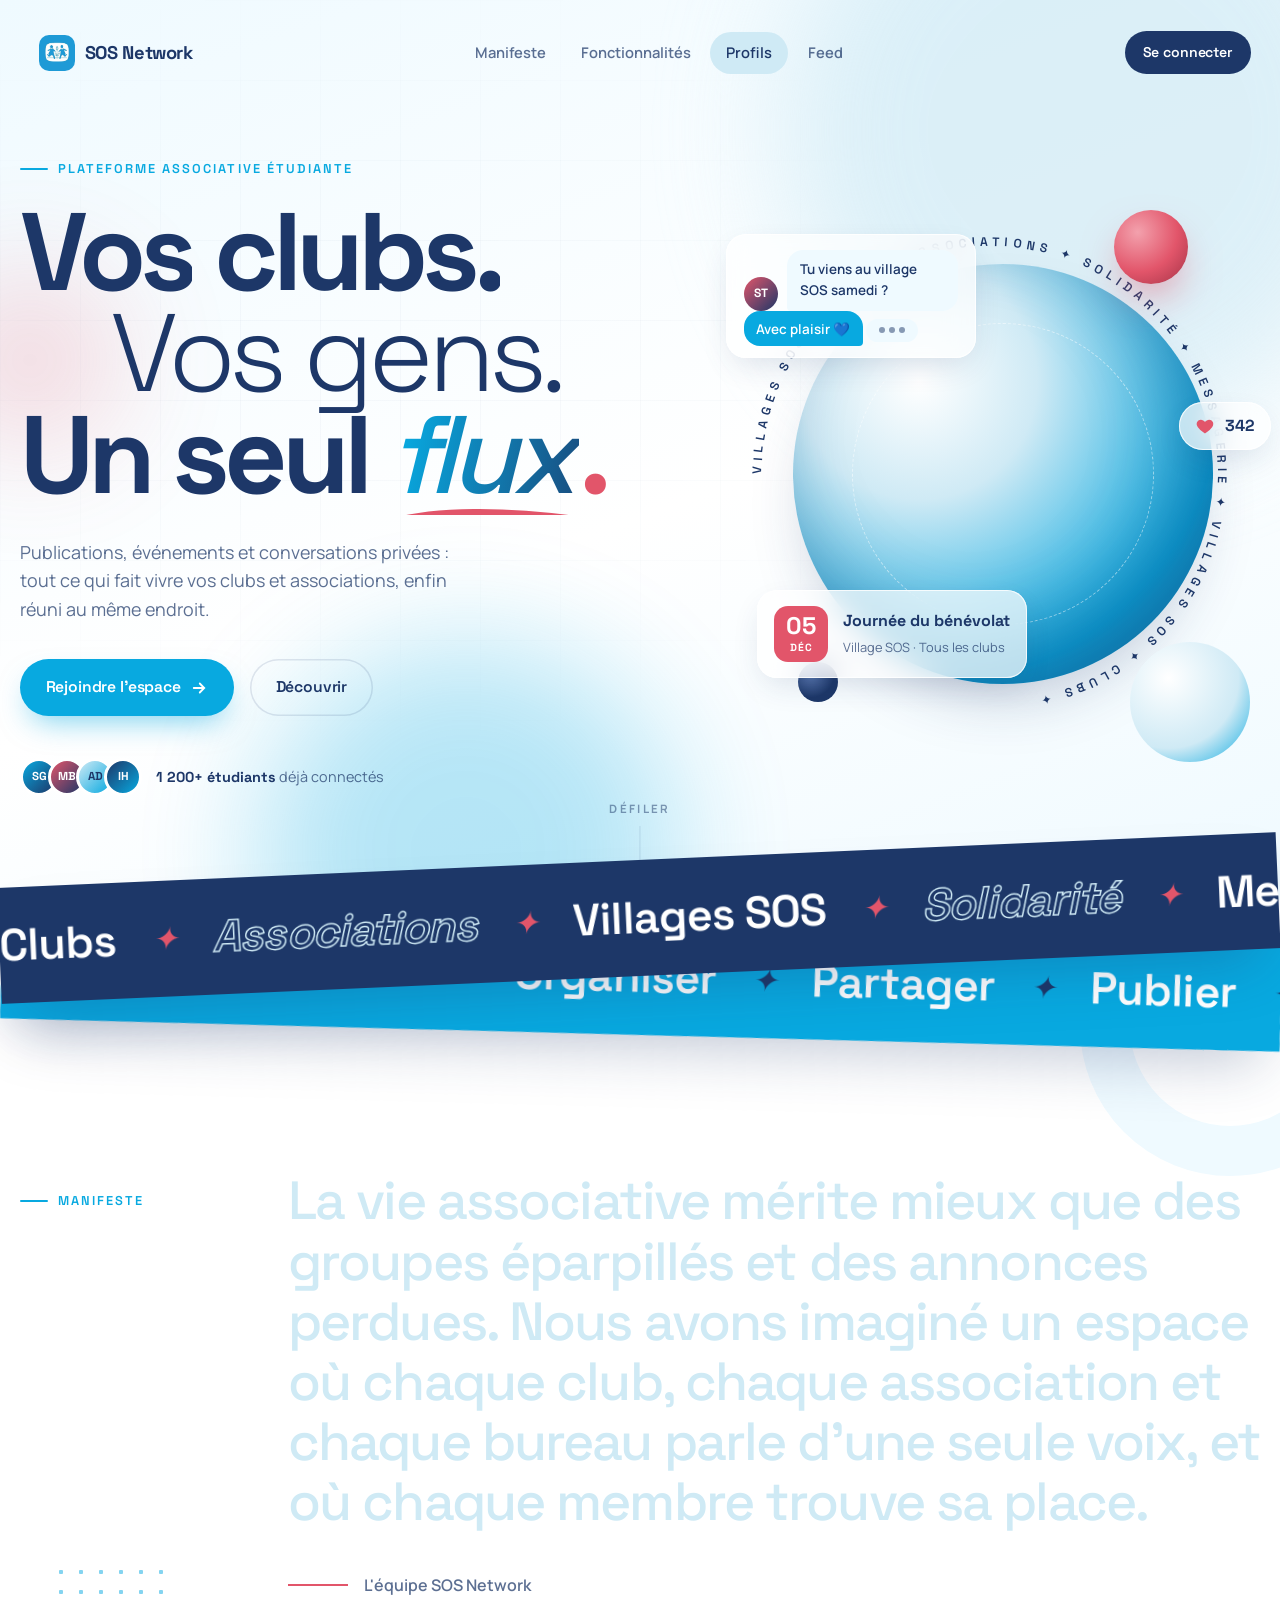
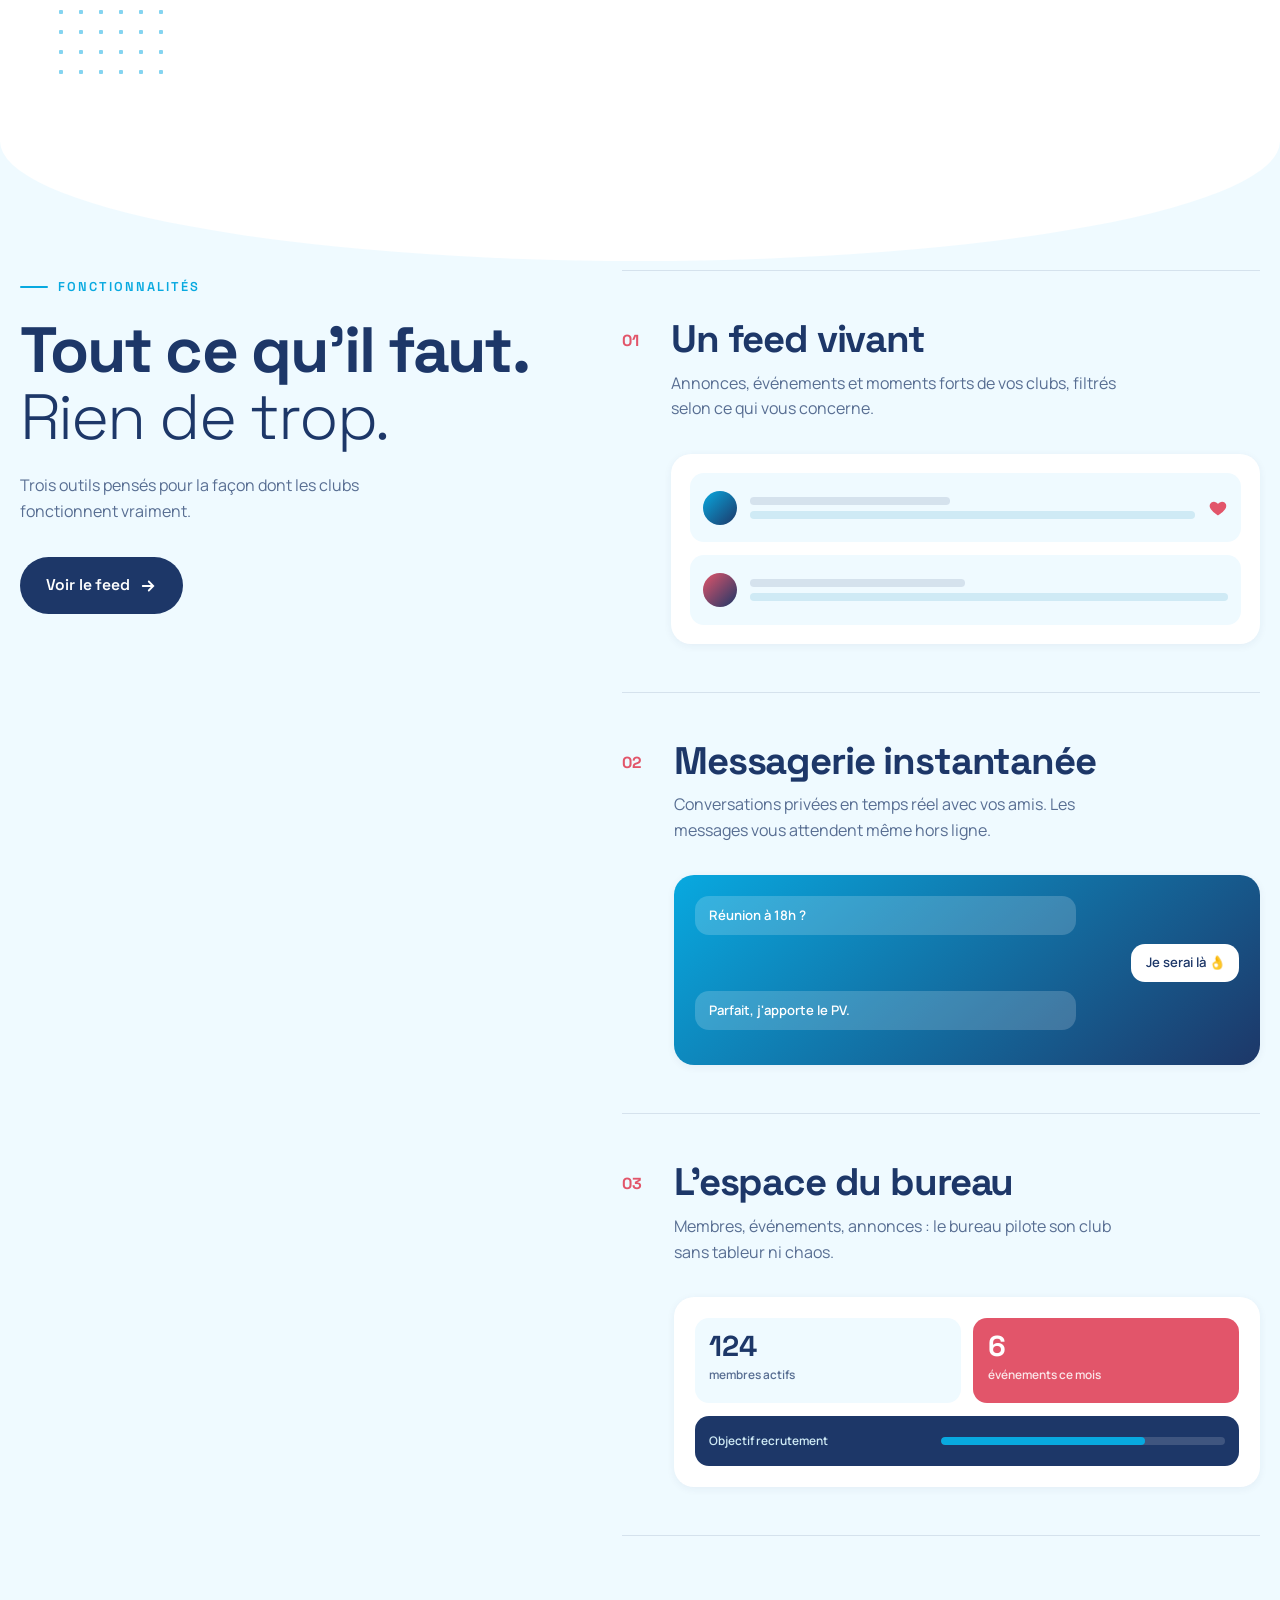
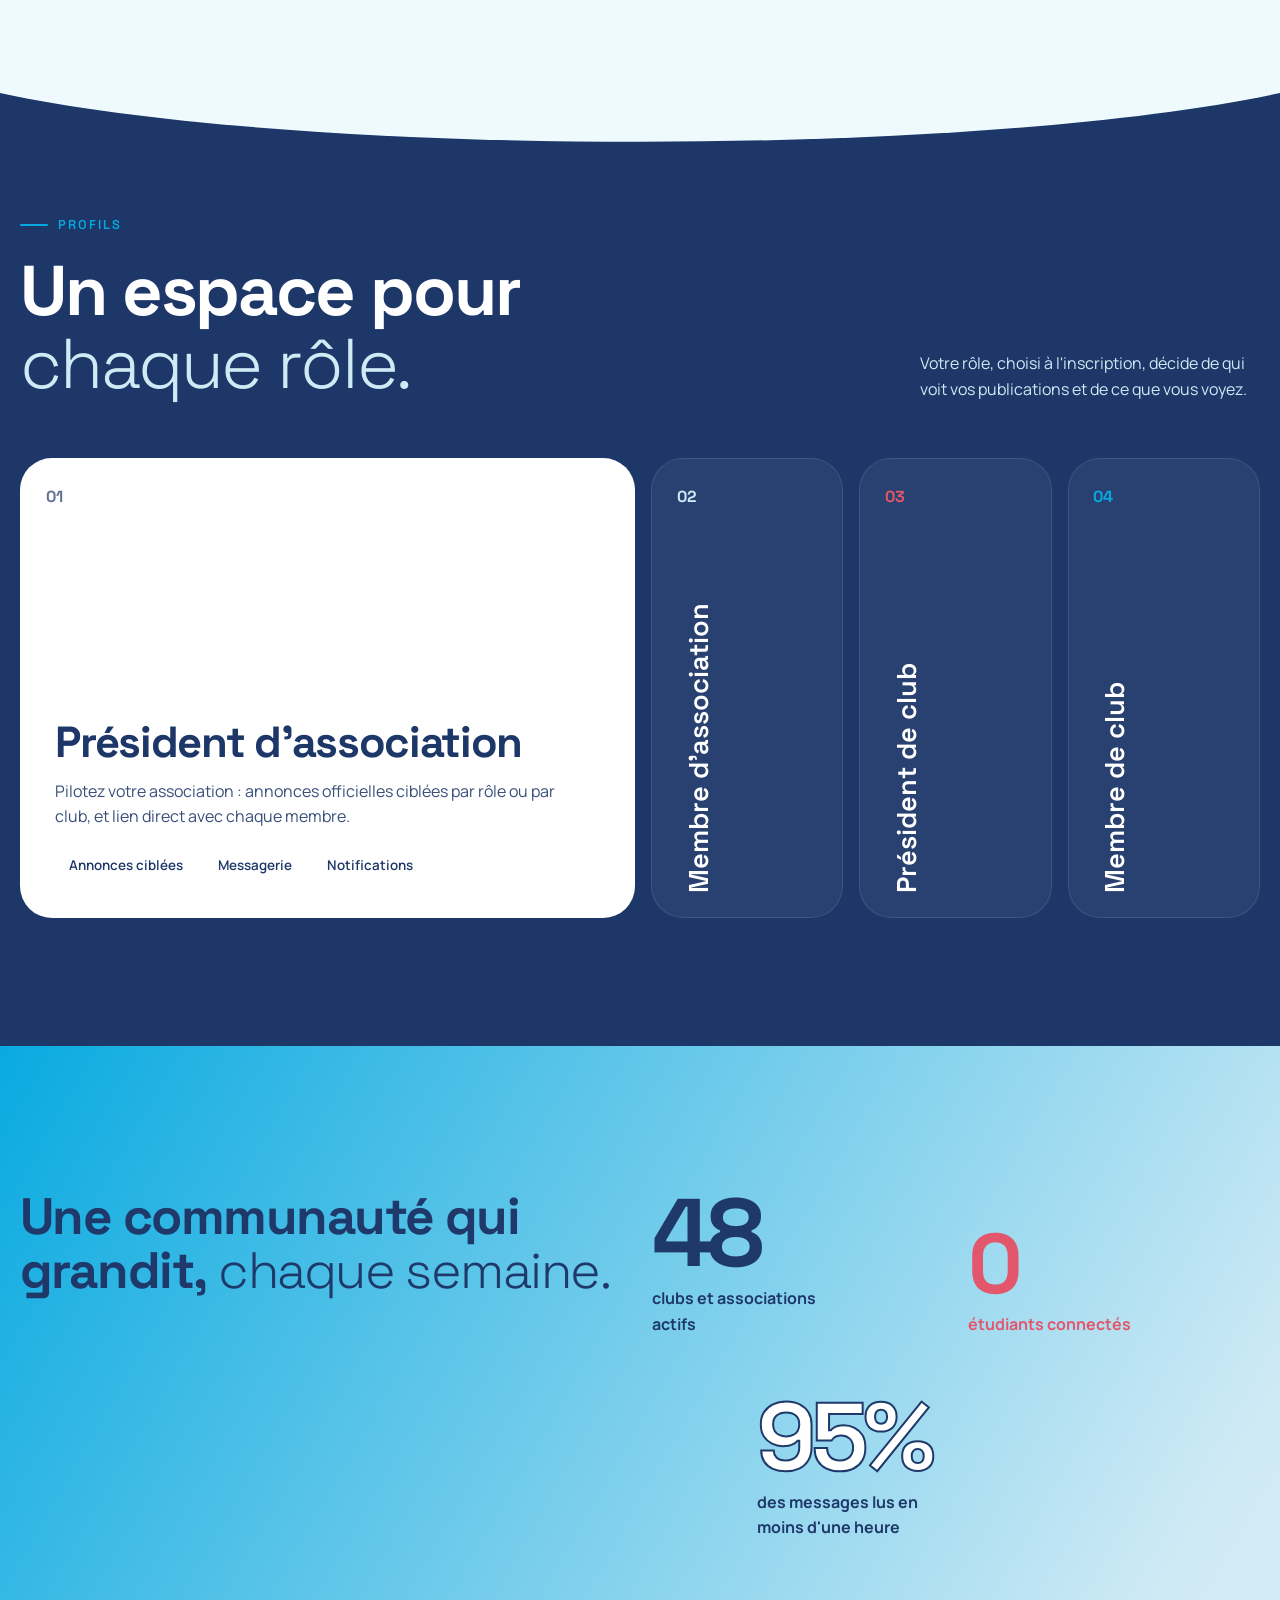
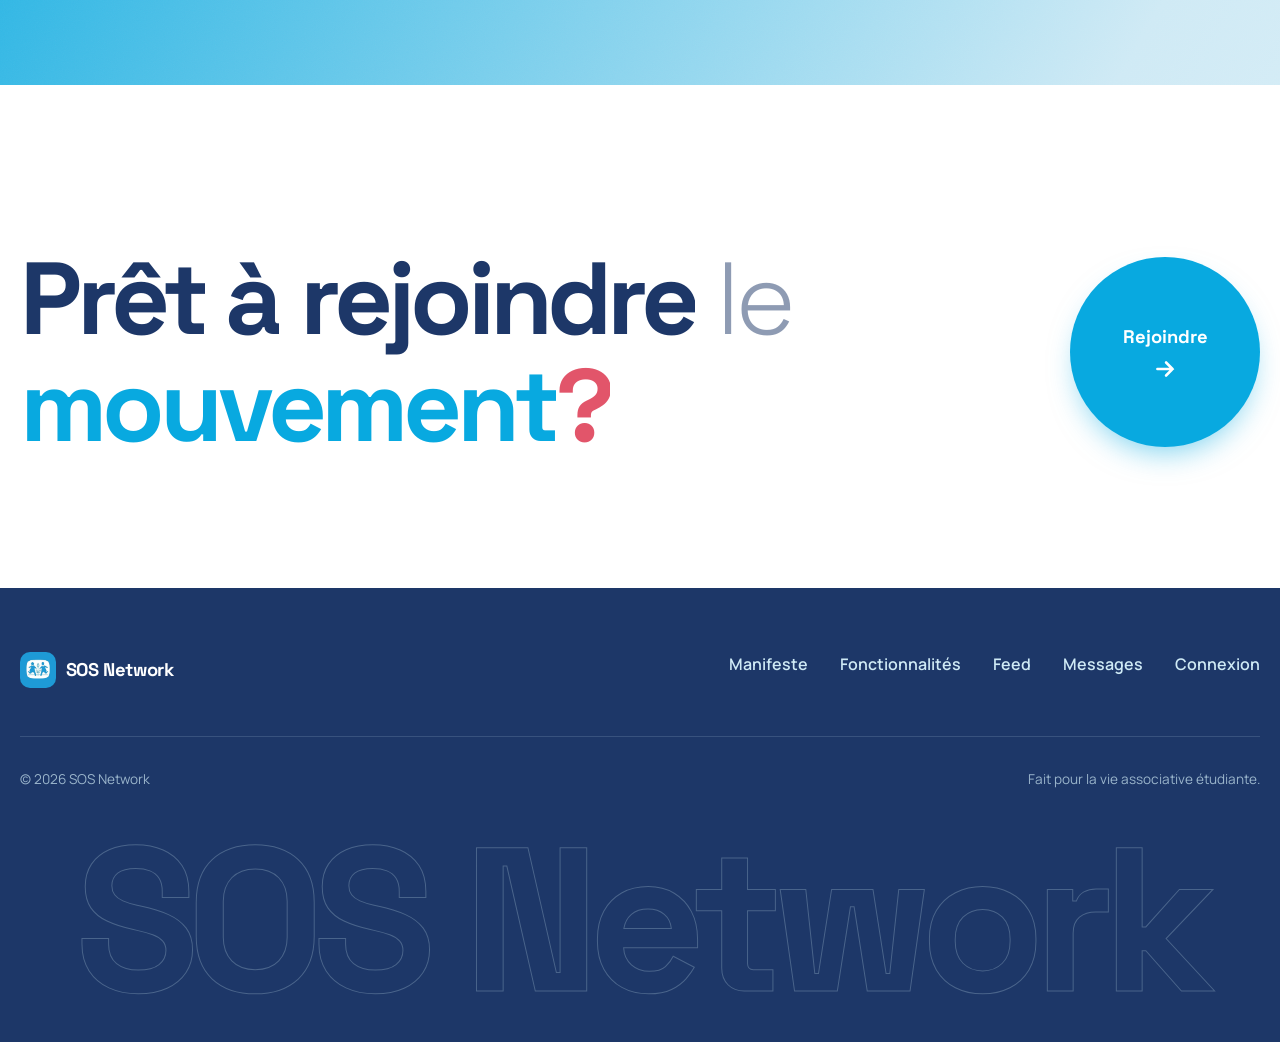
==== commit df109864: "." ====
--- a/frontend/index.html
+++ b/frontend/index.html
@@ -5,6 +5,7 @@
   <meta name="viewport" content="width=device-width, initial-scale=1.0" />
   <title>SOS Network — La vie de vos clubs, en un seul flux</title>
   <meta name="description" content="SOS Network réunit clubs, associations et bureaux : fil d'actualité, messagerie en temps réel et gestion des membres." />
+  <link rel="icon" type="image/jpeg" href="assets/img/logo.jpg" />
   <meta name="theme-color" content="#08A9E0" />
   <link rel="preconnect" href="https://fonts.googleapis.com" />
   <link rel="preconnect" href="https://fonts.gstatic.com" crossorigin />
@@ -78,7 +79,7 @@
           <div class="depth" data-depth="-6" data-enter style="position:absolute;inset:0;--d:.7s">
             <svg class="ring spin-slow" viewBox="0 0 540 540">
               <defs><path id="circ" d="M270,270 m-240,0 a240,240 0 1,1 480,0 a240,240 0 1,1 -480,0"/></defs>
-              <text><textPath href="#circ">Clubs ✦ Associations ✦ Bureau ✦ Événements ✦ Messagerie ✦ Clubs ✦ Associations ✦ Bureau ✦</textPath></text>
+              <text><textPath href="#circ">Villages SOS ✦ Clubs ✦ Associations ✦ Solidarité ✦ Messagerie ✦ Villages SOS ✦ Clubs ✦</textPath></text>
             </svg>
           </div>
           <div class="depth" data-depth="22" style="position:absolute;inset:0">
@@ -88,13 +89,13 @@
           </div>
           <div class="depth" data-depth="12" style="position:absolute;inset:0">
             <div class="glass g-chat float float--slow" data-enter style="--d:1.1s">
-              <div class="row"><span class="avatar avatar--sm" data-tone="coral">SG</span><span class="bubble">On se retrouve au hackathon ?</span></div>
-              <span class="bubble me">Carrément 🙌</span>
+              <div class="row"><span class="avatar avatar--sm" data-tone="coral">ST</span><span class="bubble">Tu viens au village SOS samedi ?</span></div>
+              <span class="bubble me">Avec plaisir 💙</span>
               <span class="typing"><i></i><i></i><i></i></span>
             </div>
             <div class="glass g-ticket float" data-enter style="--d:1.3s">
-              <div class="date"><b>12</b><small>DÉC</small></div>
-              <div><strong>Hackathon 48h</strong><span>Club Info · Amphi A</span></div>
+              <div class="date"><b>05</b><small>DÉC</small></div>
+              <div><strong>Journée du bénévolat</strong><span>Village SOS · Tous les clubs</span></div>
             </div>
             <div class="glass g-like float float--rev" data-enter style="--d:1.45s">
               <svg viewBox="0 0 24 24" fill="currentColor"><path d="M12 21s-7.5-4.6-9.5-9.3C1.1 8.3 3.3 4.5 7 4.5c2 0 3.6 1.1 5 2.8 1.4-1.7 3-2.8 5-2.8 3.7 0 5.9 3.8 4.5 7.2C19.5 16.4 12 21 12 21z"/></svg>
@@ -111,8 +112,8 @@
     <div class="marquee-wrap" aria-hidden="true">
       <div class="marquee">
         <div class="marquee-track">
-          <span>Clubs <i class="star">✦</i> <em class="out">Associations</em> <i class="star">✦</i> Bureau <i class="star">✦</i> <em class="out">Événements</em> <i class="star">✦</i> Messagerie <i class="star">✦</i></span>
-          <span>Clubs <i class="star">✦</i> <em class="out">Associations</em> <i class="star">✦</i> Bureau <i class="star">✦</i> <em class="out">Événements</em> <i class="star">✦</i> Messagerie <i class="star">✦</i></span>
+          <span>Clubs <i class="star">✦</i> <em class="out">Associations</em> <i class="star">✦</i> Villages SOS <i class="star">✦</i> <em class="out">Solidarité</em> <i class="star">✦</i> Messagerie <i class="star">✦</i></span>
+          <span>Clubs <i class="star">✦</i> <em class="out">Associations</em> <i class="star">✦</i> Villages SOS <i class="star">✦</i> <em class="out">Solidarité</em> <i class="star">✦</i> Messagerie <i class="star">✦</i></span>
         </div>
       </div>
       <div class="marquee marquee--alt">
--- a/frontend/assets/css/base.css
+++ b/frontend/assets/css/base.css
@@ -133,12 +133,9 @@
 
 .logo { display: inline-flex; align-items: center; gap: .6rem; font-family: var(--font-display); font-weight: 700; font-size: 1.15rem; letter-spacing: -.02em; }
 .logo-mark {
-  position: relative; width: 36px; height: 36px; border-radius: 12px; overflow: hidden;
-  background: linear-gradient(135deg, var(--cyan), var(--navy));
-}
-.logo-mark::before, .logo-mark::after { content: ""; position: absolute; border-radius: 50%; }
-.logo-mark::before { width: 18px; height: 18px; background: var(--white); left: 6px; top: 9px; }
-.logo-mark::after { width: 10px; height: 10px; background: var(--coral); right: 5px; bottom: 6px; }
+  width: 36px; height: 36px; border-radius: 10px; flex-shrink: 0;
+  background: #1ba1e2 url("../img/logo.jpg") center / cover no-repeat;
+}
 
 .nav-links { position: relative; display: flex; align-items: center; gap: .2rem; padding: .3rem; border-radius: var(--r-pill); }
 .nav-links a {
